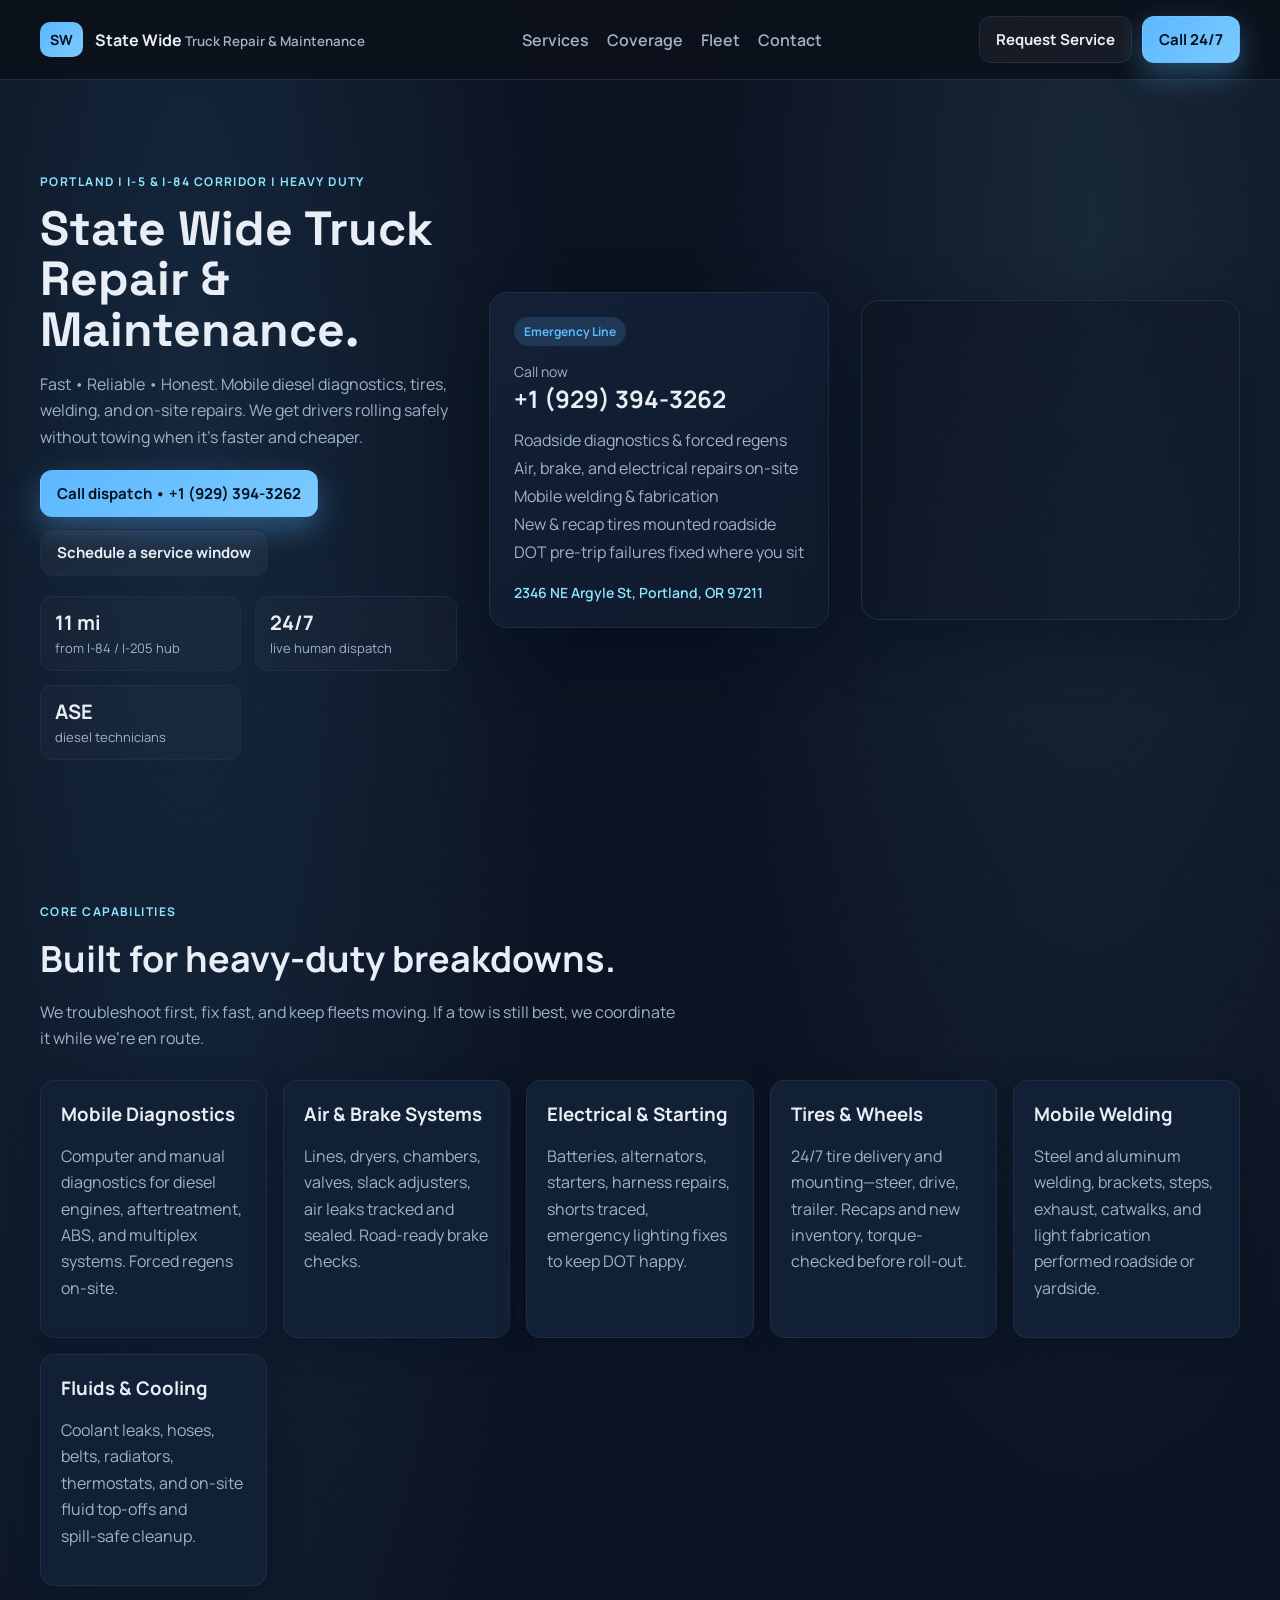
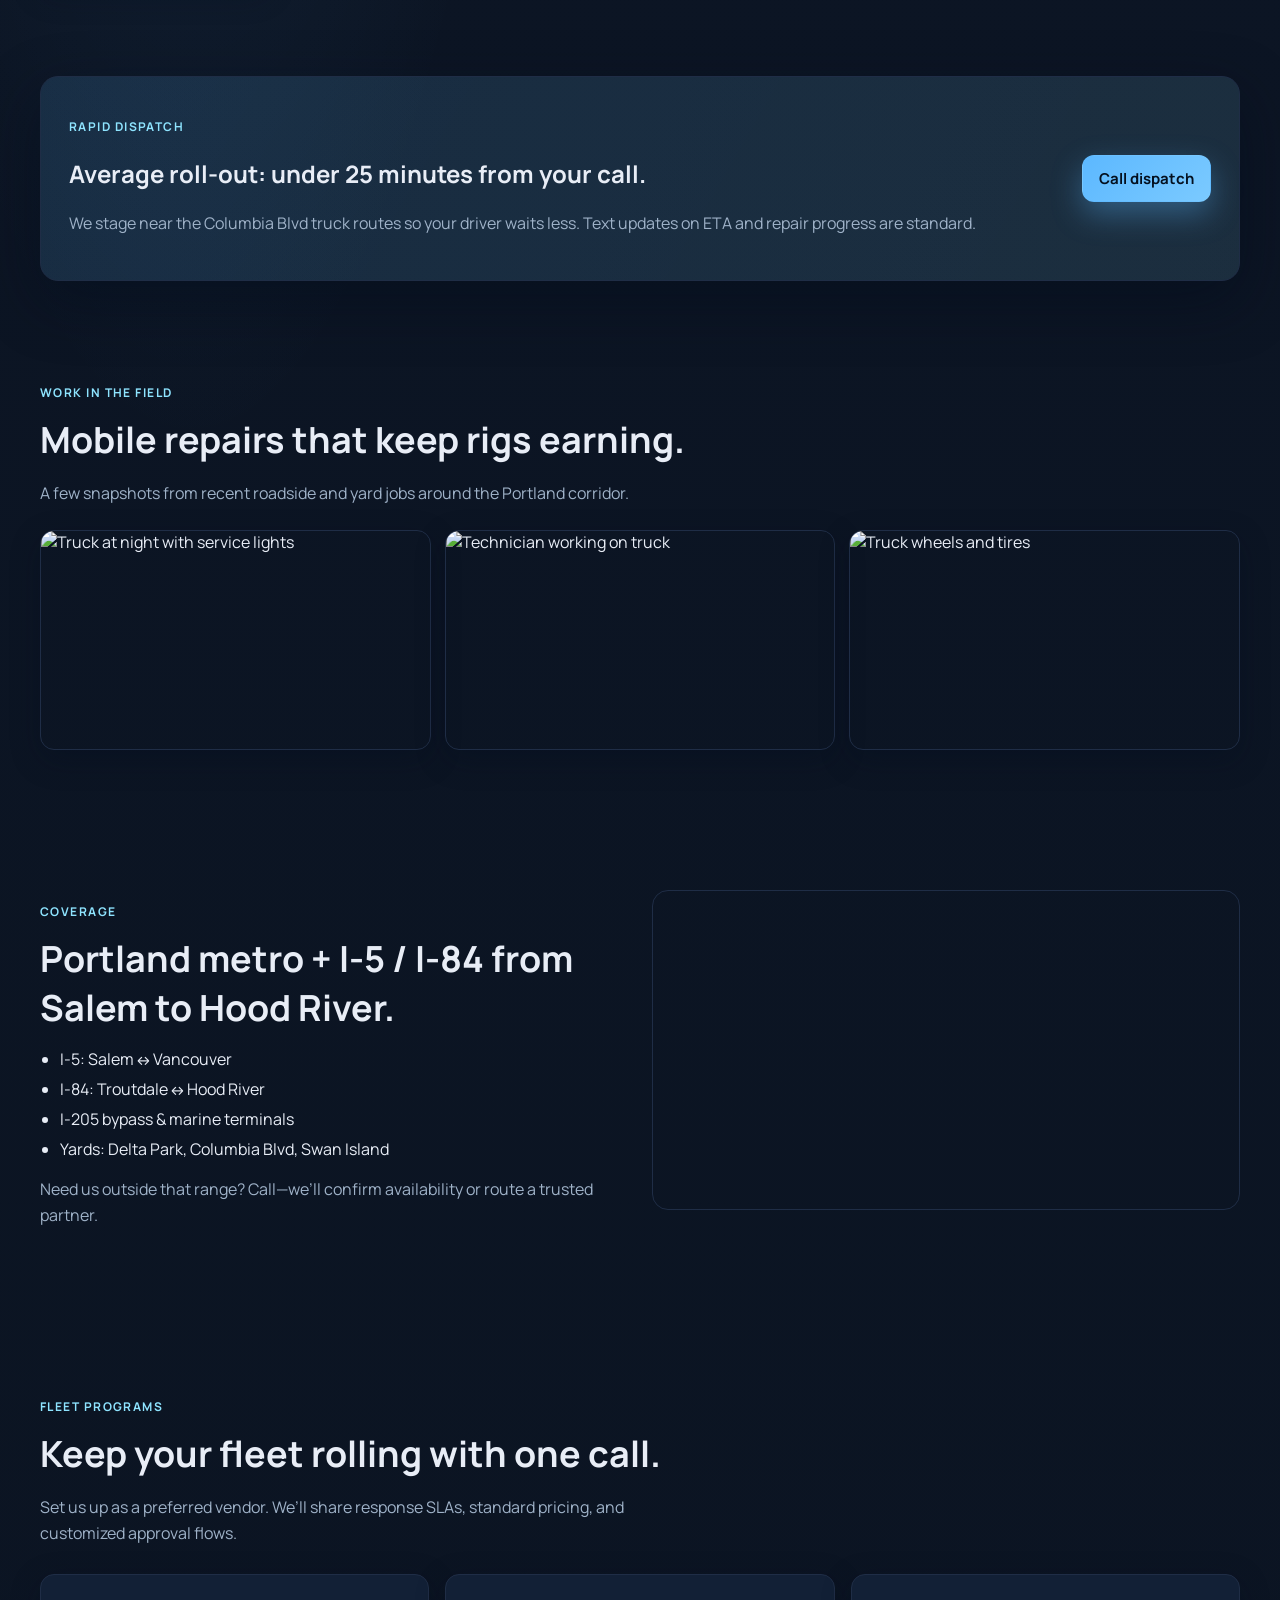
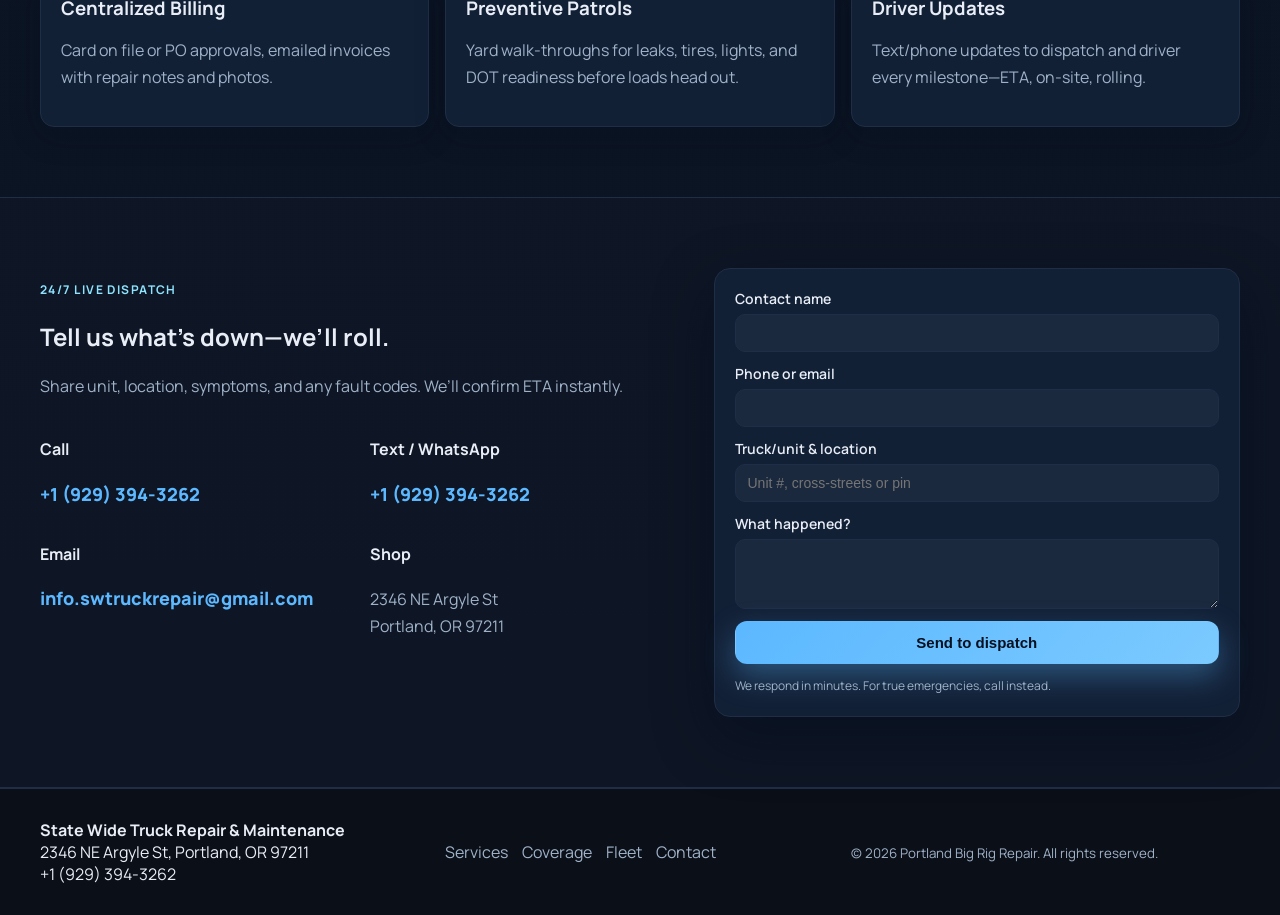
==== Portland/index.html @ 16091bc4 "Add files via upload" ====
<!doctype html>
<html lang="en">
<head>
  <meta charset="UTF-8">
  <meta name="viewport" content="width=device-width, initial-scale=1.0">
  <title>State Wide Truck Repair & Maintenance | Portland, OR</title>
  <meta name="description" content="State Wide Truck Repair & Maintenance — mobile diesel diagnostics, tires, welding, and roadside repairs in Portland, OR. Fast, reliable, honest.">
  <link rel="preconnect" href="https://fonts.googleapis.com">
  <link rel="preconnect" href="https://fonts.gstatic.com" crossorigin>
  <link href="https://fonts.googleapis.com/css2?family=Space+Grotesk:wght@400;500;600;700&family=Manrope:wght@400;500;600&display=swap" rel="stylesheet">
  <link rel="stylesheet" href="styles.css">
</head>
<body>
  <header class="topbar">
    <div class="logo">
      <span class="logo-mark">SW</span>
      <div class="logo-text">
        <strong>State Wide</strong>
        <small>Truck Repair & Maintenance</small>
      </div>
    </div>
    <nav class="nav">
      <a href="#services">Services</a>
      <a href="#coverage">Coverage</a>
      <a href="#fleet">Fleet</a>
      <a href="#contact">Contact</a>
    </nav>
    <div class="cta">
      <a class="btn ghost" href="#contact">Request Service</a>
      <a class="btn solid" href="tel:+19293943262">Call 24/7</a>
    </div>
  </header>

  <main>
    <section class="hero">
      <div class="hero-content">
        <p class="eyebrow">Portland | I‑5 &amp; I‑84 Corridor | Heavy Duty</p>
        <h1>State Wide Truck Repair &amp; Maintenance.</h1>
        <p class="lede">Fast • Reliable • Honest. Mobile diesel diagnostics, tires, welding, and on‑site repairs. We get drivers rolling safely without towing when it’s faster and cheaper.</p>
        <div class="actions">
          <a class="btn solid" href="tel:+19293943262">Call dispatch • +1 (929) 394‑3262</a>
          <a class="btn ghost" href="#contact">Schedule a service window</a>
        </div>
        <div class="trust">
          <div><strong>11 mi</strong><span>from I‑84 / I‑205 hub</span></div>
          <div><strong>24/7</strong><span>live human dispatch</span></div>
          <div><strong>ASE</strong><span>diesel technicians</span></div>
        </div>
      </div>
      <div class="hero-card">
        <div class="badge">Emergency Line</div>
        <div class="dial">
          <span>Call now</span>
          <a href="tel:+19293943262">+1 (929) 394‑3262</a>
        </div>
        <ul class="checklist">
          <li>Roadside diagnostics &amp; forced regens</li>
          <li>Air, brake, and electrical repairs on‑site</li>
          <li>Mobile welding &amp; fabrication</li>
          <li>New &amp; recap tires mounted roadside</li>
          <li>DOT pre‑trip failures fixed where you sit</li>
        </ul>
        <a class="small-link" href="https://maps.google.com/?q=2346+NE+Argyle+St,+Portland,+OR+97211" target="_blank" rel="noopener">2346 NE Argyle St, Portland, OR 97211</a>
      </div>
      <div class="hero-photo" role="img" aria-label="Heavy-duty truck in shop"></div>
    </section>

    <section id="services" class="panel">
      <div class="panel-header">
        <p class="eyebrow">Core Capabilities</p>
        <h2>Built for heavy‑duty breakdowns.</h2>
        <p class="lede">We troubleshoot first, fix fast, and keep fleets moving. If a tow is still best, we coordinate it while we’re en route.</p>
      </div>
      <div class="grid cards">
        <article class="card">
          <h3>Mobile Diagnostics</h3>
          <p>Computer and manual diagnostics for diesel engines, aftertreatment, ABS, and multiplex systems. Forced regens on‑site.</p>
        </article>
        <article class="card">
          <h3>Air & Brake Systems</h3>
          <p>Lines, dryers, chambers, valves, slack adjusters, air leaks tracked and sealed. Road‑ready brake checks.</p>
        </article>
        <article class="card">
          <h3>Electrical & Starting</h3>
          <p>Batteries, alternators, starters, harness repairs, shorts traced, emergency lighting fixes to keep DOT happy.</p>
        </article>
        <article class="card">
          <h3>Tires & Wheels</h3>
          <p>24/7 tire delivery and mounting—steer, drive, trailer. Recaps and new inventory, torque-checked before roll‑out.</p>
        </article>
        <article class="card">
          <h3>Mobile Welding</h3>
          <p>Steel and aluminum welding, brackets, steps, exhaust, catwalks, and light fabrication performed roadside or yardside.</p>
        </article>
        <article class="card">
          <h3>Fluids & Cooling</h3>
          <p>Coolant leaks, hoses, belts, radiators, thermostats, and on‑site fluid top‑offs and spill‑safe cleanup.</p>
        </article>
      </div>
    </section>

    <section class="banner">
      <div class="banner-text">
        <p class="eyebrow">Rapid Dispatch</p>
        <h2>Average roll‑out: under 25 minutes from your call.</h2>
        <p>We stage near the Columbia Blvd truck routes so your driver waits less. Text updates on ETA and repair progress are standard.</p>
      </div>
      <a class="btn solid" href="tel:+19293943262">Call dispatch</a>
    </section>

    <section class="panel gallery">
      <div class="panel-header">
        <p class="eyebrow">Work in the field</p>
        <h2>Mobile repairs that keep rigs earning.</h2>
        <p class="lede">A few snapshots from recent roadside and yard jobs around the Portland corridor.</p>
      </div>
      <div class="gallery-grid">
        <img src="https://images.unsplash.com/photo-1502877828070-33b167ad6860?auto=format&fit=crop&w=900&q=80" alt="Truck at night with service lights">
        <img src="https://images.unsplash.com/photo-1469474968028-56623f02e42e?auto=format&fit=crop&w=900&q=80" alt="Technician working on truck">
        <img src="https://images.unsplash.com/photo-1522778119026-d647f0596c20?auto=format&fit=crop&w=900&q=80" alt="Truck wheels and tires">
      </div>
    </section>

    <section id="coverage" class="panel split">
      <div>
        <p class="eyebrow">Coverage</p>
        <h2>Portland metro + I‑5 / I‑84 from Salem to Hood River.</h2>
        <ul class="list">
          <li>I‑5: Salem ↔ Vancouver</li>
          <li>I‑84: Troutdale ↔ Hood River</li>
          <li>I‑205 bypass &amp; marine terminals</li>
          <li>Yards: Delta Park, Columbia Blvd, Swan Island</li>
        </ul>
        <p class="lede">Need us outside that range? Call—we’ll confirm availability or route a trusted partner.</p>
      </div>
      <div class="map">
        <iframe title="Shop location" src="https://www.google.com/maps/embed?pb=!1m18!1m12!1m3!1d2794.757182685421!2d-122.6425!3d45.5845!2m3!1f0!2f0!3f0!3m2!1i1024!2i768!4f13.1!3m3!1m2!1s0x5495a0e6b5a31729%3A0x8b9f5c7eaf8e2b5a!2s2346%20NE%20Argyle%20St%2C%20Portland%2C%20OR%2097211!5e0!3m2!1sen!2sus!4v1700000000000" allowfullscreen="" loading="lazy" referrerpolicy="no-referrer-when-downgrade"></iframe>
      </div>
    </section>

    <section id="fleet" class="panel">
      <div class="panel-header">
        <p class="eyebrow">Fleet Programs</p>
        <h2>Keep your fleet rolling with one call.</h2>
        <p class="lede">Set us up as a preferred vendor. We’ll share response SLAs, standard pricing, and customized approval flows.</p>
      </div>
      <div class="grid cards">
        <article class="card">
          <h3>Centralized Billing</h3>
          <p>Card on file or PO approvals, emailed invoices with repair notes and photos.</p>
        </article>
        <article class="card">
          <h3>Preventive Patrols</h3>
          <p>Yard walk-throughs for leaks, tires, lights, and DOT readiness before loads head out.</p>
        </article>
        <article class="card">
          <h3>Driver Updates</h3>
          <p>Text/phone updates to dispatch and driver every milestone—ETA, on-site, rolling.</p>
        </article>
      </div>
    </section>

    <section class="cta-wide" id="contact">
      <div>
        <p class="eyebrow">24/7 Live Dispatch</p>
        <h2>Tell us what’s down—we’ll roll.</h2>
        <p class="lede">Share unit, location, symptoms, and any fault codes. We’ll confirm ETA instantly.</p>
        <div class="contact-grid">
          <div>
            <h4>Call</h4>
            <a class="big-link" href="tel:+19293943262">+1 (929) 394‑3262</a>
          </div>
          <div>
            <h4>Text / WhatsApp</h4>
            <a class="big-link" href="sms:+19293943262">+1 (929) 394‑3262</a>
          </div>
          <div>
            <h4>Email</h4>
            <a class="big-link" href="mailto:info.swtruckrepair@gmail.com">info.swtruckrepair@gmail.com</a>
          </div>
          <div>
            <h4>Shop</h4>
            <p class="address">2346 NE Argyle St<br>Portland, OR 97211</p>
          </div>
        </div>
      </div>
      <form class="contact-form" action="https://formspree.io/f/mldegkpo" method="POST">
        <label>
          Contact name
          <input name="name" type="text" required>
        </label>
        <label>
          Phone or email
          <input name="contact" type="text" required>
        </label>
        <label>
          Truck/unit & location
          <input name="unit" type="text" placeholder="Unit #, cross-streets or pin" required>
        </label>
        <label>
          What happened?
          <textarea name="issue" rows="3" required></textarea>
        </label>
        <button class="btn solid" type="submit">Send to dispatch</button>
        <p class="form-note">We respond in minutes. For true emergencies, call instead.</p>
      </form>
    </section>
  </main>

  <footer class="footer">
    <div>
      <strong>State Wide Truck Repair &amp; Maintenance</strong><br>
      2346 NE Argyle St, Portland, OR 97211<br>
      <a href="tel:+19293943262">+1 (929) 394‑3262</a>
    </div>
    <div class="footer-links">
      <a href="#services">Services</a>
      <a href="#coverage">Coverage</a>
      <a href="#fleet">Fleet</a>
      <a href="#contact">Contact</a>
    </div>
    <div class="footer-copy">
      <small>© 2026 Portland Big Rig Repair. All rights reserved.</small>
    </div>
  </footer>

  <script src="script.js" defer></script>
</body>
</html>
---- Portland/styles.css ----
:root {
  --bg: #0b1220;
  --panel: #0f1a2c;
  --card: #122036;
  --accent: #5cb8ff;      /* main call-to-action blue */
  --accent-2: #8ee4ff;    /* highlight/eyebrow cyan */
  --text: #e8edf6;
  --muted: #9fb2c8;
  --border: #1f2d46;
  --shadow: 0 20px 60px rgba(3, 11, 26, 0.45);
  --radius: 14px;
}

* { box-sizing: border-box; }
body {
  margin: 0;
  font-family: "Manrope", "Space Grotesk", system-ui, -apple-system, sans-serif;
  background: radial-gradient(60% 80% at 15% 10%, rgba(94,184,255,0.12), transparent 50%),
              radial-gradient(70% 70% at 85% 5%, rgba(142,228,255,0.10), transparent 45%),
              linear-gradient(180deg, #0b1220 0%, #0c1524 35%, #0b1422 100%);
  color: var(--text);
  min-height: 100vh;
}

a { color: inherit; text-decoration: none; }
p { color: var(--muted); line-height: 1.65; }

.topbar {
  position: sticky;
  top: 0;
  z-index: 10;
  display: flex;
  align-items: center;
  justify-content: space-between;
  padding: 16px 40px;
  background: rgba(12,17,26,0.9);
  backdrop-filter: blur(12px);
  border-bottom: 1px solid var(--border);
}
.logo { display: flex; align-items: center; gap: 12px; }
.logo-mark {
  background: linear-gradient(135deg, var(--accent), #7bcaff);
  color: #04101f;
  padding: 8px 10px;
  border-radius: 10px;
  font-weight: 700;
  font-size: 14px;
}
.logo-text small { color: var(--muted); font-weight: 600; }

.nav { display: flex; gap: 18px; }
.nav a { color: var(--muted); font-weight: 600; }
.nav a:hover { color: var(--text); }

.cta { display: flex; gap: 10px; }
.btn {
  display: inline-flex;
  align-items: center;
  justify-content: center;
  gap: 8px;
  padding: 12px 16px;
  border-radius: 12px;
  font-weight: 700;
  font-size: 15px;
  border: 1px solid transparent;
  transition: transform 0.15s ease, box-shadow 0.15s ease, background 0.15s ease;
}
.btn.solid {
  background: linear-gradient(135deg, var(--accent), #7bcaff);
  color: #04101f;
  box-shadow: 0 12px 30px rgba(92,184,255,0.35);
}
.btn.ghost {
  border: 1px solid var(--border);
  color: var(--text);
  background: rgba(255,255,255,0.04);
}
.btn:hover { transform: translateY(-1px); }

.hero {
  display: grid;
  grid-template-columns: 1.1fr 0.9fr 1fr;
  gap: 32px;
  padding: 80px 40px 60px;
  align-items: center;
}
.hero-content h1 {
  font-family: "Space Grotesk", "Manrope", sans-serif;
  font-size: clamp(32px, 4vw, 48px);
  line-height: 1.05;
  margin: 12px 0;
}
.eyebrow {
  letter-spacing: 0.12em;
  text-transform: uppercase;
  font-size: 12px;
  color: var(--accent-2);
  font-weight: 700;
}
.lede { max-width: 640px; }
.actions { display: flex; gap: 12px; flex-wrap: wrap; margin: 20px 0 12px; }
.trust {
  display: grid;
  grid-template-columns: repeat(auto-fit, minmax(160px, 1fr));
  gap: 14px;
  margin-top: 20px;
}
.trust div {
  padding: 12px 14px;
  border: 1px solid var(--border);
  border-radius: 12px;
  background: rgba(255,255,255,0.02);
}
.trust strong { display: block; font-size: 20px; }
.trust span { color: var(--muted); font-size: 13px; }

.hero-card {
  background: linear-gradient(145deg, rgba(18,32,54,0.95), rgba(15,26,44,0.95));
  border: 1px solid var(--border);
  border-radius: 18px;
  padding: 24px;
  box-shadow: var(--shadow);
}
.hero-photo {
  position: relative;
  border-radius: 18px;
  overflow: hidden;
  border: 1px solid var(--border);
  box-shadow: var(--shadow);
  min-height: 320px;
  background-image:
    linear-gradient(135deg, rgba(12,18,32,0.6), rgba(12,18,32,0.15)),
    url("https://images.unsplash.com/photo-1477959858617-67f85cf4f1df?auto=format&fit=crop&w=1400&q=80");
  background-size: cover;
  background-position: center;
}
.badge {
  display: inline-block;
  padding: 6px 10px;
  border-radius: 999px;
  background: rgba(92,184,255,0.16);
  color: var(--accent);
  font-weight: 700;
  font-size: 12px;
}
.dial { margin: 14px 0 10px; }
.dial span { color: var(--muted); font-size: 14px; }
.dial a { display: block; font-size: 24px; font-weight: 700; color: var(--text); }
.checklist { list-style: none; padding: 0; margin: 14px 0 18px; color: var(--muted); }
.checklist li { margin: 6px 0; }
.small-link { color: var(--accent-2); font-weight: 600; font-size: 14px; }

.panel { padding: 70px 40px; }
.panel-header { max-width: 760px; }
.panel h2 { margin: 10px 0 8px; font-size: clamp(26px, 3vw, 36px); }
.grid.cards {
  display: grid;
  grid-template-columns: repeat(auto-fit, minmax(220px, 1fr));
  gap: 16px;
  margin-top: 28px;
}
.card {
  background: var(--card);
  border: 1px solid var(--border);
  border-radius: var(--radius);
  padding: 20px;
  box-shadow: 0 8px 30px rgba(2, 12, 30, 0.3);
}
.card h3 { margin: 0 0 10px; }

.banner {
  margin: 20px 40px;
  padding: 28px;
  border-radius: 18px;
  border: 1px solid var(--border);
  background: linear-gradient(120deg, rgba(92,184,255,0.14), rgba(142,228,255,0.12));
  display: flex;
  align-items: center;
  justify-content: space-between;
  gap: 20px;
  box-shadow: var(--shadow);
}

.gallery-grid {
  display: grid;
  grid-template-columns: repeat(auto-fit, minmax(260px, 1fr));
  gap: 14px;
  margin-top: 24px;
}
.gallery-grid img {
  width: 100%;
  height: 220px;
  object-fit: cover;
  border-radius: 14px;
  border: 1px solid var(--border);
  box-shadow: 0 10px 30px rgba(2, 12, 30, 0.3);
}

.split {
  display: grid;
  grid-template-columns: repeat(auto-fit, minmax(280px, 1fr));
  gap: 24px;
  align-items: start;
}
.list {
  padding-left: 20px;
  color: var(--text);
}
.list li { margin: 8px 0; color: var(--text); }
.map iframe {
  width: 100%;
  height: 320px;
  border: 1px solid var(--border);
  border-radius: 16px;
}

.cta-wide {
  padding: 70px 40px;
  display: grid;
  grid-template-columns: 1.1fr 0.9fr;
  gap: 30px;
  align-items: start;
  border-top: 1px solid var(--border);
  border-bottom: 1px solid var(--border);
  background: rgba(17,24,39,0.6);
}
.contact-grid {
  display: grid;
  grid-template-columns: repeat(auto-fit, minmax(220px, 1fr));
  gap: 16px;
  margin-top: 18px;
}
.big-link {
  color: var(--accent);
  font-weight: 800;
  font-size: 18px;
  display: inline-block;
  overflow-wrap: anywhere;
  word-break: break-word;
}
.address { color: var(--muted); }

.contact-form {
  background: var(--card);
  border: 1px solid var(--border);
  border-radius: 16px;
  padding: 20px;
  display: grid;
  gap: 12px;
  box-shadow: var(--shadow);
}
.contact-form label {
  display: grid;
  gap: 6px;
  font-weight: 600;
  color: var(--text);
  font-size: 14px;
}
.contact-form input,
.contact-form textarea {
  width: 100%;
  padding: 10px 12px;
  border-radius: 10px;
  border: 1px solid var(--border);
  background: rgba(255,255,255,0.04);
  color: var(--text);
  font-size: 14px;
}
.form-note { font-size: 12px; color: var(--muted); margin: 0; }

.footer {
  padding: 30px 40px;
  display: grid;
  grid-template-columns: repeat(auto-fit, minmax(220px, 1fr));
  gap: 16px;
  align-items: center;
  border-top: 1px solid var(--border);
  background: #0b0f18;
}
.footer-links { display: flex; gap: 14px; flex-wrap: wrap; color: var(--muted); }
.footer-copy { color: var(--muted); }

@media (max-width: 900px) {
  .topbar { padding: 14px 18px; gap: 12px; }
  .nav { display: none; }
  .hero { grid-template-columns: 1fr; padding: 60px 18px 40px; }
  .panel { padding: 60px 18px; }
  .banner { margin: 20px 18px; flex-direction: column; align-items: flex-start; }
  .cta-wide { grid-template-columns: 1fr; padding: 60px 18px; }
}
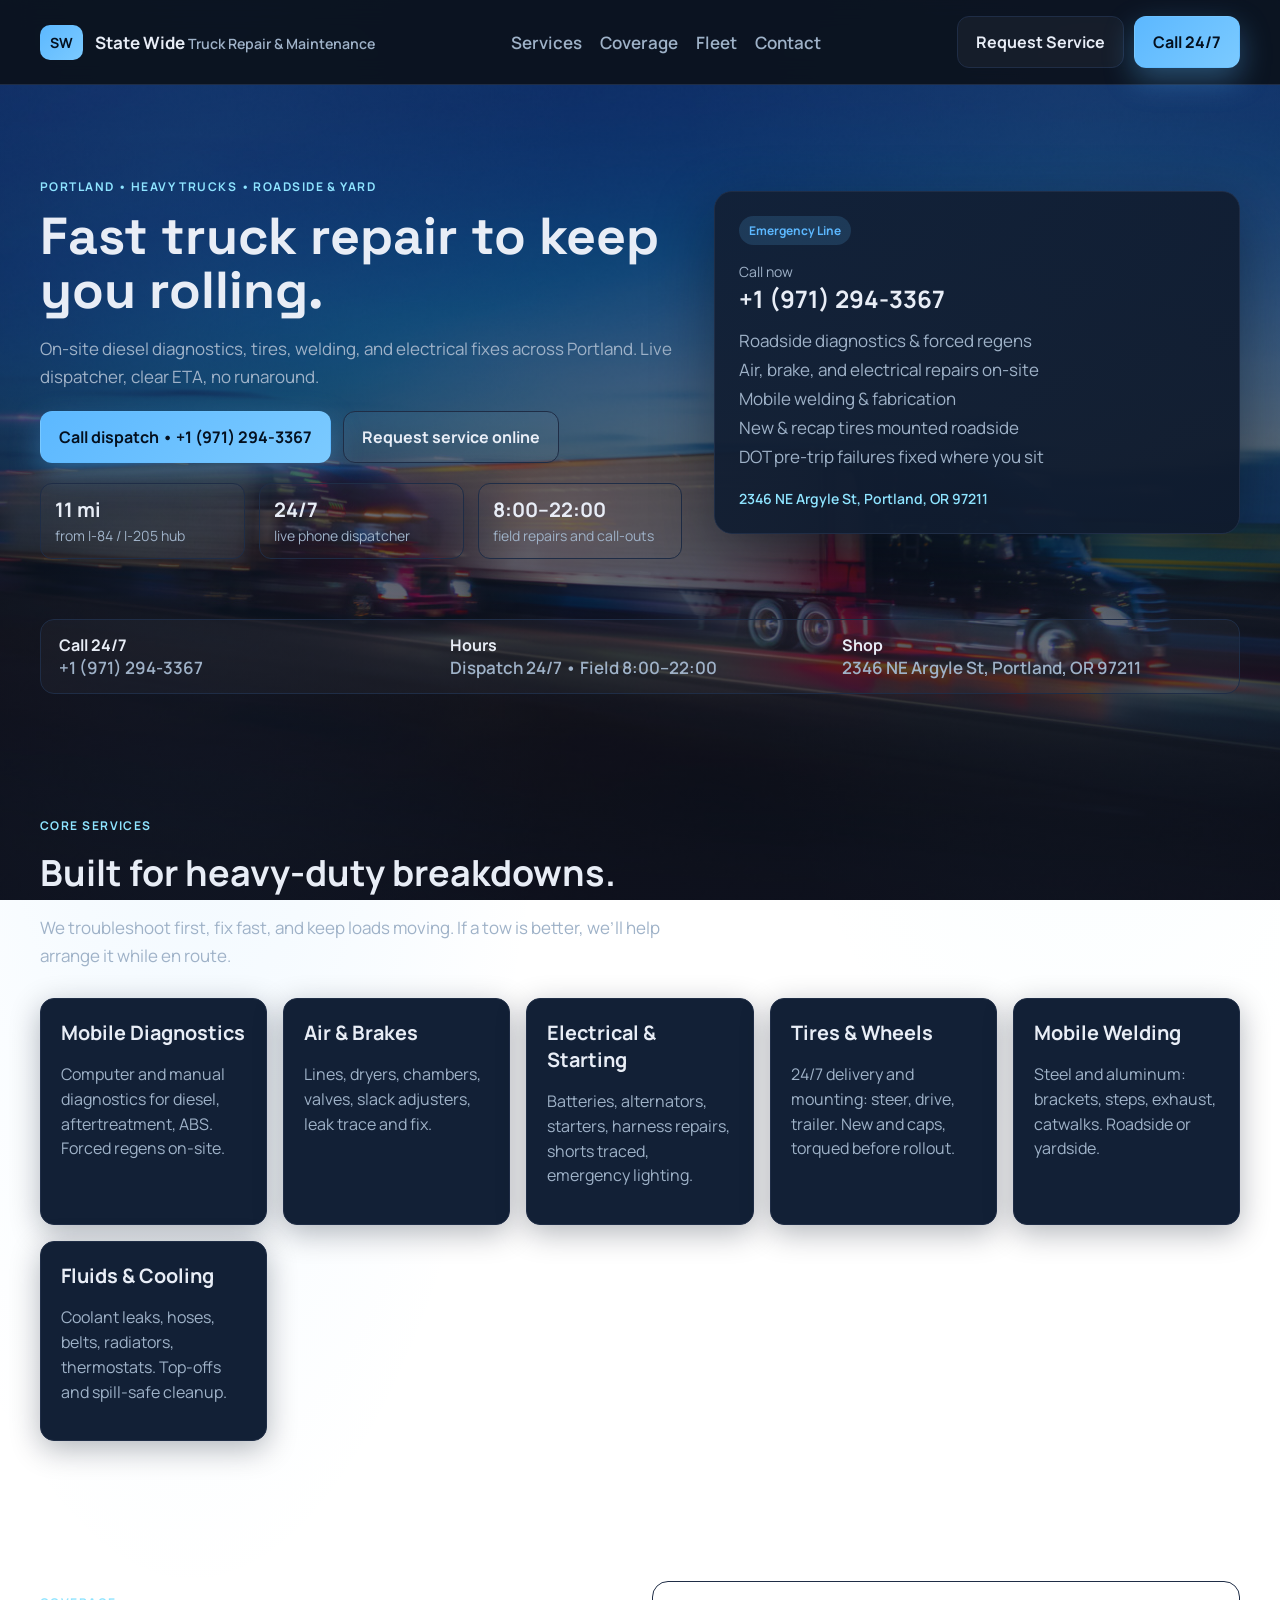
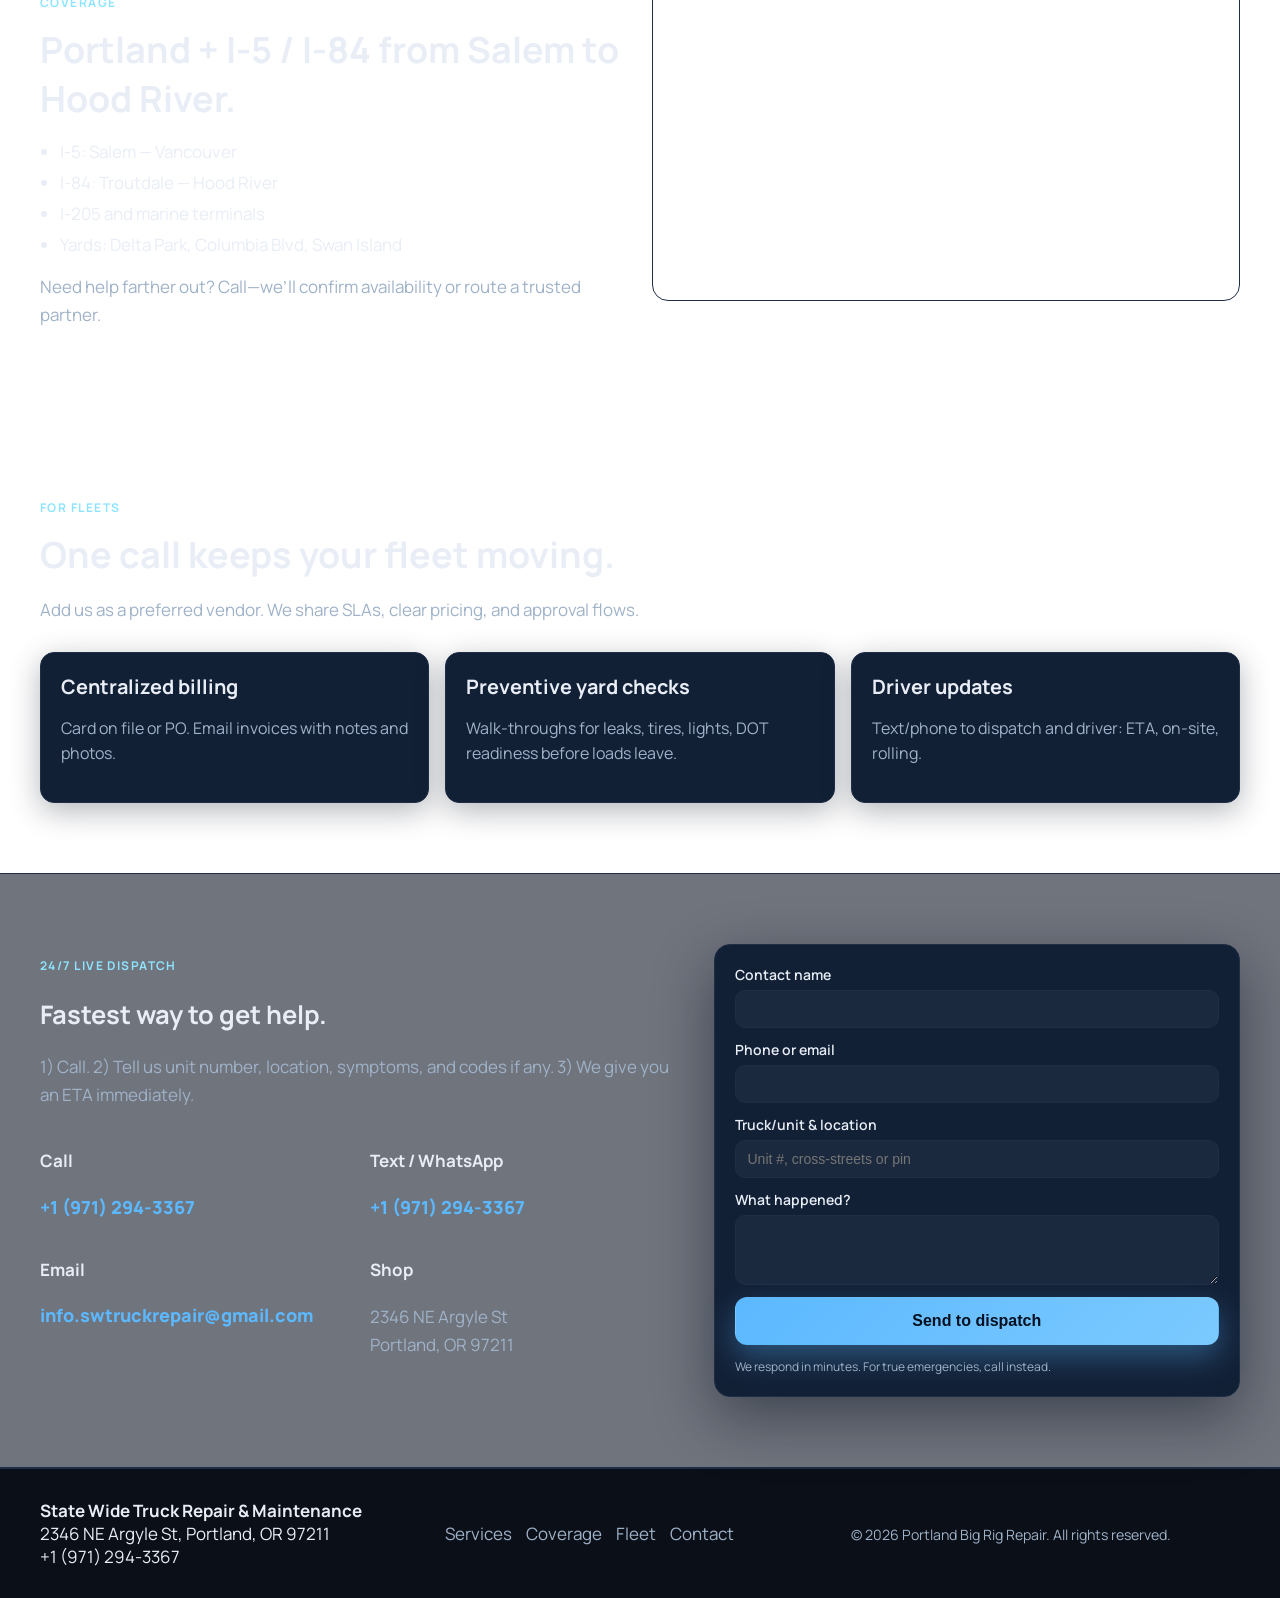
==== commit b0898c10: "Add files via upload" ====
--- a/Portland/index.html
+++ b/Portland/index.html
@@ -27,31 +27,31 @@
     </nav>
     <div class="cta">
       <a class="btn ghost" href="#contact">Request Service</a>
-      <a class="btn solid" href="tel:+19293943262">Call 24/7</a>
+      <a class="btn solid" href="tel:+19712943367">Call 24/7</a>
     </div>
   </header>
 
   <main>
     <section class="hero">
       <div class="hero-content">
-        <p class="eyebrow">Portland | I‑5 &amp; I‑84 Corridor | Heavy Duty</p>
-        <h1>State Wide Truck Repair &amp; Maintenance.</h1>
-        <p class="lede">Fast • Reliable • Honest. Mobile diesel diagnostics, tires, welding, and on‑site repairs. We get drivers rolling safely without towing when it’s faster and cheaper.</p>
+        <p class="eyebrow">Portland • Heavy trucks • Roadside & yard</p>
+        <h1>Fast truck repair to keep you rolling.</h1>
+        <p class="lede">On‑site diesel diagnostics, tires, welding, and electrical fixes across Portland. Live dispatcher, clear ETA, no runaround.</p>
         <div class="actions">
-          <a class="btn solid" href="tel:+19293943262">Call dispatch • +1 (929) 394‑3262</a>
-          <a class="btn ghost" href="#contact">Schedule a service window</a>
+          <a class="btn solid" href="tel:+19712943367">Call dispatch • +1 (971) 294‑3367</a>
+          <a class="btn ghost" href="#contact">Request service online</a>
         </div>
         <div class="trust">
           <div><strong>11 mi</strong><span>from I‑84 / I‑205 hub</span></div>
-          <div><strong>24/7</strong><span>live human dispatch</span></div>
-          <div><strong>ASE</strong><span>diesel technicians</span></div>
+          <div><strong>24/7</strong><span>live phone dispatcher</span></div>
+          <div><strong>8:00–22:00</strong><span>field repairs and call‑outs</span></div>
         </div>
       </div>
       <div class="hero-card">
         <div class="badge">Emergency Line</div>
         <div class="dial">
           <span>Call now</span>
-          <a href="tel:+19293943262">+1 (929) 394‑3262</a>
+          <a href="tel:+19712943367">+1 (971) 294‑3367</a>
         </div>
         <ul class="checklist">
           <li>Roadside diagnostics &amp; forced regens</li>
@@ -62,76 +62,68 @@
         </ul>
         <a class="small-link" href="https://maps.google.com/?q=2346+NE+Argyle+St,+Portland,+OR+97211" target="_blank" rel="noopener">2346 NE Argyle St, Portland, OR 97211</a>
       </div>
-      <div class="hero-photo" role="img" aria-label="Heavy-duty truck in shop"></div>
+    </section>
+
+    <section class="info-bar">
+      <div>
+        <strong>Call 24/7</strong>
+        <a href="tel:+19712943367">+1 (971) 294‑3367</a>
+      </div>
+      <div>
+        <strong>Hours</strong>
+        <span>Dispatch 24/7 • Field 8:00–22:00</span>
+      </div>
+      <div>
+        <strong>Shop</strong>
+        <span>2346 NE Argyle St, Portland, OR 97211</span>
+      </div>
     </section>
 
     <section id="services" class="panel">
       <div class="panel-header">
-        <p class="eyebrow">Core Capabilities</p>
+        <p class="eyebrow">Core Services</p>
         <h2>Built for heavy‑duty breakdowns.</h2>
-        <p class="lede">We troubleshoot first, fix fast, and keep fleets moving. If a tow is still best, we coordinate it while we’re en route.</p>
+        <p class="lede">We troubleshoot first, fix fast, and keep loads moving. If a tow is better, we’ll help arrange it while en route.</p>
       </div>
       <div class="grid cards">
         <article class="card">
           <h3>Mobile Diagnostics</h3>
-          <p>Computer and manual diagnostics for diesel engines, aftertreatment, ABS, and multiplex systems. Forced regens on‑site.</p>
-        </article>
-        <article class="card">
-          <h3>Air & Brake Systems</h3>
-          <p>Lines, dryers, chambers, valves, slack adjusters, air leaks tracked and sealed. Road‑ready brake checks.</p>
+          <p>Computer and manual diagnostics for diesel, aftertreatment, ABS. Forced regens on‑site.</p>
+        </article>
+        <article class="card">
+          <h3>Air & Brakes</h3>
+          <p>Lines, dryers, chambers, valves, slack adjusters, leak trace and fix.</p>
         </article>
         <article class="card">
           <h3>Electrical & Starting</h3>
-          <p>Batteries, alternators, starters, harness repairs, shorts traced, emergency lighting fixes to keep DOT happy.</p>
+          <p>Batteries, alternators, starters, harness repairs, shorts traced, emergency lighting.</p>
         </article>
         <article class="card">
           <h3>Tires & Wheels</h3>
-          <p>24/7 tire delivery and mounting—steer, drive, trailer. Recaps and new inventory, torque-checked before roll‑out.</p>
+          <p>24/7 delivery and mounting: steer, drive, trailer. New and caps, torqued before rollout.</p>
         </article>
         <article class="card">
           <h3>Mobile Welding</h3>
-          <p>Steel and aluminum welding, brackets, steps, exhaust, catwalks, and light fabrication performed roadside or yardside.</p>
+          <p>Steel and aluminum: brackets, steps, exhaust, catwalks. Roadside or yardside.</p>
         </article>
         <article class="card">
           <h3>Fluids & Cooling</h3>
-          <p>Coolant leaks, hoses, belts, radiators, thermostats, and on‑site fluid top‑offs and spill‑safe cleanup.</p>
-        </article>
-      </div>
-    </section>
-
-    <section class="banner">
-      <div class="banner-text">
-        <p class="eyebrow">Rapid Dispatch</p>
-        <h2>Average roll‑out: under 25 minutes from your call.</h2>
-        <p>We stage near the Columbia Blvd truck routes so your driver waits less. Text updates on ETA and repair progress are standard.</p>
-      </div>
-      <a class="btn solid" href="tel:+19293943262">Call dispatch</a>
-    </section>
-
-    <section class="panel gallery">
-      <div class="panel-header">
-        <p class="eyebrow">Work in the field</p>
-        <h2>Mobile repairs that keep rigs earning.</h2>
-        <p class="lede">A few snapshots from recent roadside and yard jobs around the Portland corridor.</p>
-      </div>
-      <div class="gallery-grid">
-        <img src="https://images.unsplash.com/photo-1502877828070-33b167ad6860?auto=format&fit=crop&w=900&q=80" alt="Truck at night with service lights">
-        <img src="https://images.unsplash.com/photo-1469474968028-56623f02e42e?auto=format&fit=crop&w=900&q=80" alt="Technician working on truck">
-        <img src="https://images.unsplash.com/photo-1522778119026-d647f0596c20?auto=format&fit=crop&w=900&q=80" alt="Truck wheels and tires">
+          <p>Coolant leaks, hoses, belts, radiators, thermostats. Top‑offs and spill‑safe cleanup.</p>
+        </article>
       </div>
     </section>
 
     <section id="coverage" class="panel split">
       <div>
         <p class="eyebrow">Coverage</p>
-        <h2>Portland metro + I‑5 / I‑84 from Salem to Hood River.</h2>
+        <h2>Portland + I‑5 / I‑84 from Salem to Hood River.</h2>
         <ul class="list">
-          <li>I‑5: Salem ↔ Vancouver</li>
-          <li>I‑84: Troutdale ↔ Hood River</li>
-          <li>I‑205 bypass &amp; marine terminals</li>
+          <li>I‑5: Salem — Vancouver</li>
+          <li>I‑84: Troutdale — Hood River</li>
+          <li>I‑205 and marine terminals</li>
           <li>Yards: Delta Park, Columbia Blvd, Swan Island</li>
         </ul>
-        <p class="lede">Need us outside that range? Call—we’ll confirm availability or route a trusted partner.</p>
+        <p class="lede">Need help farther out? Call—we’ll confirm availability or route a trusted partner.</p>
       </div>
       <div class="map">
         <iframe title="Shop location" src="https://www.google.com/maps/embed?pb=!1m18!1m12!1m3!1d2794.757182685421!2d-122.6425!3d45.5845!2m3!1f0!2f0!3f0!3m2!1i1024!2i768!4f13.1!3m3!1m2!1s0x5495a0e6b5a31729%3A0x8b9f5c7eaf8e2b5a!2s2346%20NE%20Argyle%20St%2C%20Portland%2C%20OR%2097211!5e0!3m2!1sen!2sus!4v1700000000000" allowfullscreen="" loading="lazy" referrerpolicy="no-referrer-when-downgrade"></iframe>
@@ -140,22 +132,22 @@
 
     <section id="fleet" class="panel">
       <div class="panel-header">
-        <p class="eyebrow">Fleet Programs</p>
-        <h2>Keep your fleet rolling with one call.</h2>
-        <p class="lede">Set us up as a preferred vendor. We’ll share response SLAs, standard pricing, and customized approval flows.</p>
+        <p class="eyebrow">For fleets</p>
+        <h2>One call keeps your fleet moving.</h2>
+        <p class="lede">Add us as a preferred vendor. We share SLAs, clear pricing, and approval flows.</p>
       </div>
       <div class="grid cards">
         <article class="card">
-          <h3>Centralized Billing</h3>
-          <p>Card on file or PO approvals, emailed invoices with repair notes and photos.</p>
-        </article>
-        <article class="card">
-          <h3>Preventive Patrols</h3>
-          <p>Yard walk-throughs for leaks, tires, lights, and DOT readiness before loads head out.</p>
-        </article>
-        <article class="card">
-          <h3>Driver Updates</h3>
-          <p>Text/phone updates to dispatch and driver every milestone—ETA, on-site, rolling.</p>
+          <h3>Centralized billing</h3>
+          <p>Card on file or PO. Email invoices with notes and photos.</p>
+        </article>
+        <article class="card">
+          <h3>Preventive yard checks</h3>
+          <p>Walk‑throughs for leaks, tires, lights, DOT readiness before loads leave.</p>
+        </article>
+        <article class="card">
+          <h3>Driver updates</h3>
+          <p>Text/phone to dispatch and driver: ETA, on‑site, rolling.</p>
         </article>
       </div>
     </section>
@@ -163,16 +155,16 @@
     <section class="cta-wide" id="contact">
       <div>
         <p class="eyebrow">24/7 Live Dispatch</p>
-        <h2>Tell us what’s down—we’ll roll.</h2>
-        <p class="lede">Share unit, location, symptoms, and any fault codes. We’ll confirm ETA instantly.</p>
+        <h2>Fastest way to get help.</h2>
+        <p class="lede">1) Call. 2) Tell us unit number, location, symptoms, and codes if any. 3) We give you an ETA immediately.</p>
         <div class="contact-grid">
           <div>
             <h4>Call</h4>
-            <a class="big-link" href="tel:+19293943262">+1 (929) 394‑3262</a>
+            <a class="big-link" href="tel:+19712943367">+1 (971) 294‑3367</a>
           </div>
           <div>
             <h4>Text / WhatsApp</h4>
-            <a class="big-link" href="sms:+19293943262">+1 (929) 394‑3262</a>
+            <a class="big-link" href="sms:+19712943367">+1 (971) 294‑3367</a>
           </div>
           <div>
             <h4>Email</h4>
@@ -207,11 +199,11 @@
     </section>
   </main>
 
-  <footer class="footer">
+    <footer class="footer">
     <div>
       <strong>State Wide Truck Repair &amp; Maintenance</strong><br>
       2346 NE Argyle St, Portland, OR 97211<br>
-      <a href="tel:+19293943262">+1 (929) 394‑3262</a>
+      <a href="tel:+19712943367">+1 (971) 294‑3367</a>
     </div>
     <div class="footer-links">
       <a href="#services">Services</a>
--- a/Portland/styles.css
+++ b/Portland/styles.css
@@ -15,9 +15,16 @@
 body {
   margin: 0;
   font-family: "Manrope", "Space Grotesk", system-ui, -apple-system, sans-serif;
-  background: radial-gradient(60% 80% at 15% 10%, rgba(94,184,255,0.12), transparent 50%),
-              radial-gradient(70% 70% at 85% 5%, rgba(142,228,255,0.10), transparent 45%),
-              linear-gradient(180deg, #0b1220 0%, #0c1524 35%, #0b1422 100%);
+  font-size: 17px;
+  background:
+    linear-gradient(180deg, rgba(11,18,32,0.42), rgba(11,18,32,0.7)),
+    radial-gradient(60% 80% at 15% 10%, rgba(94,184,255,0.12), transparent 50%),
+    radial-gradient(70% 70% at 85% 5%, rgba(142,228,255,0.10), transparent 45%),
+    url("assets/truck-bg.jpg");
+  background-size: cover, auto, auto, cover;
+  background-repeat: no-repeat;
+  background-position: center, 15% 10%, 85% 5%, center;
+  background-attachment: fixed, scroll, scroll, fixed;
   color: var(--text);
   min-height: 100vh;
 }
@@ -58,10 +65,10 @@
   align-items: center;
   justify-content: center;
   gap: 8px;
-  padding: 12px 16px;
+  padding: 14px 18px;
   border-radius: 12px;
   font-weight: 700;
-  font-size: 15px;
+  font-size: 16px;
   border: 1px solid transparent;
   transition: transform 0.15s ease, box-shadow 0.15s ease, background 0.15s ease;
 }
@@ -79,14 +86,14 @@
 
 .hero {
   display: grid;
-  grid-template-columns: 1.1fr 0.9fr 1fr;
+  grid-template-columns: 1.1fr 0.9fr;
   gap: 32px;
   padding: 80px 40px 60px;
   align-items: center;
 }
 .hero-content h1 {
   font-family: "Space Grotesk", "Manrope", sans-serif;
-  font-size: clamp(32px, 4vw, 48px);
+  font-size: clamp(34px, 4.6vw, 52px);
   line-height: 1.05;
   margin: 12px 0;
 }
@@ -112,7 +119,7 @@
   background: rgba(255,255,255,0.02);
 }
 .trust strong { display: block; font-size: 20px; }
-.trust span { color: var(--muted); font-size: 13px; }
+.trust span { color: var(--muted); font-size: 14px; }
 
 .hero-card {
   background: linear-gradient(145deg, rgba(18,32,54,0.95), rgba(15,26,44,0.95));
@@ -121,19 +128,7 @@
   padding: 24px;
   box-shadow: var(--shadow);
 }
-.hero-photo {
-  position: relative;
-  border-radius: 18px;
-  overflow: hidden;
-  border: 1px solid var(--border);
-  box-shadow: var(--shadow);
-  min-height: 320px;
-  background-image:
-    linear-gradient(135deg, rgba(12,18,32,0.6), rgba(12,18,32,0.15)),
-    url("https://images.unsplash.com/photo-1477959858617-67f85cf4f1df?auto=format&fit=crop&w=1400&q=80");
-  background-size: cover;
-  background-position: center;
-}
+
 .badge {
   display: inline-block;
   padding: 6px 10px;
@@ -167,6 +162,7 @@
   box-shadow: 0 8px 30px rgba(2, 12, 30, 0.3);
 }
 .card h3 { margin: 0 0 10px; }
+.card p { font-size: 16px; line-height: 1.55; }
 
 .banner {
   margin: 20px 40px;
@@ -280,6 +276,19 @@
 .footer-links { display: flex; gap: 14px; flex-wrap: wrap; color: var(--muted); }
 .footer-copy { color: var(--muted); }
 
+.info-bar {
+  margin: 0 40px 40px;
+  padding: 14px 18px;
+  border: 1px solid var(--border);
+  border-radius: 14px;
+  background: rgba(255,255,255,0.03);
+  display: grid;
+  grid-template-columns: repeat(auto-fit, minmax(220px, 1fr));
+  gap: 12px;
+}
+.info-bar strong { display: block; color: var(--text); font-size: 16px; }
+.info-bar span, .info-bar a { color: var(--muted); font-weight: 600; }
+
 @media (max-width: 900px) {
   .topbar { padding: 14px 18px; gap: 12px; }
   .nav { display: none; }
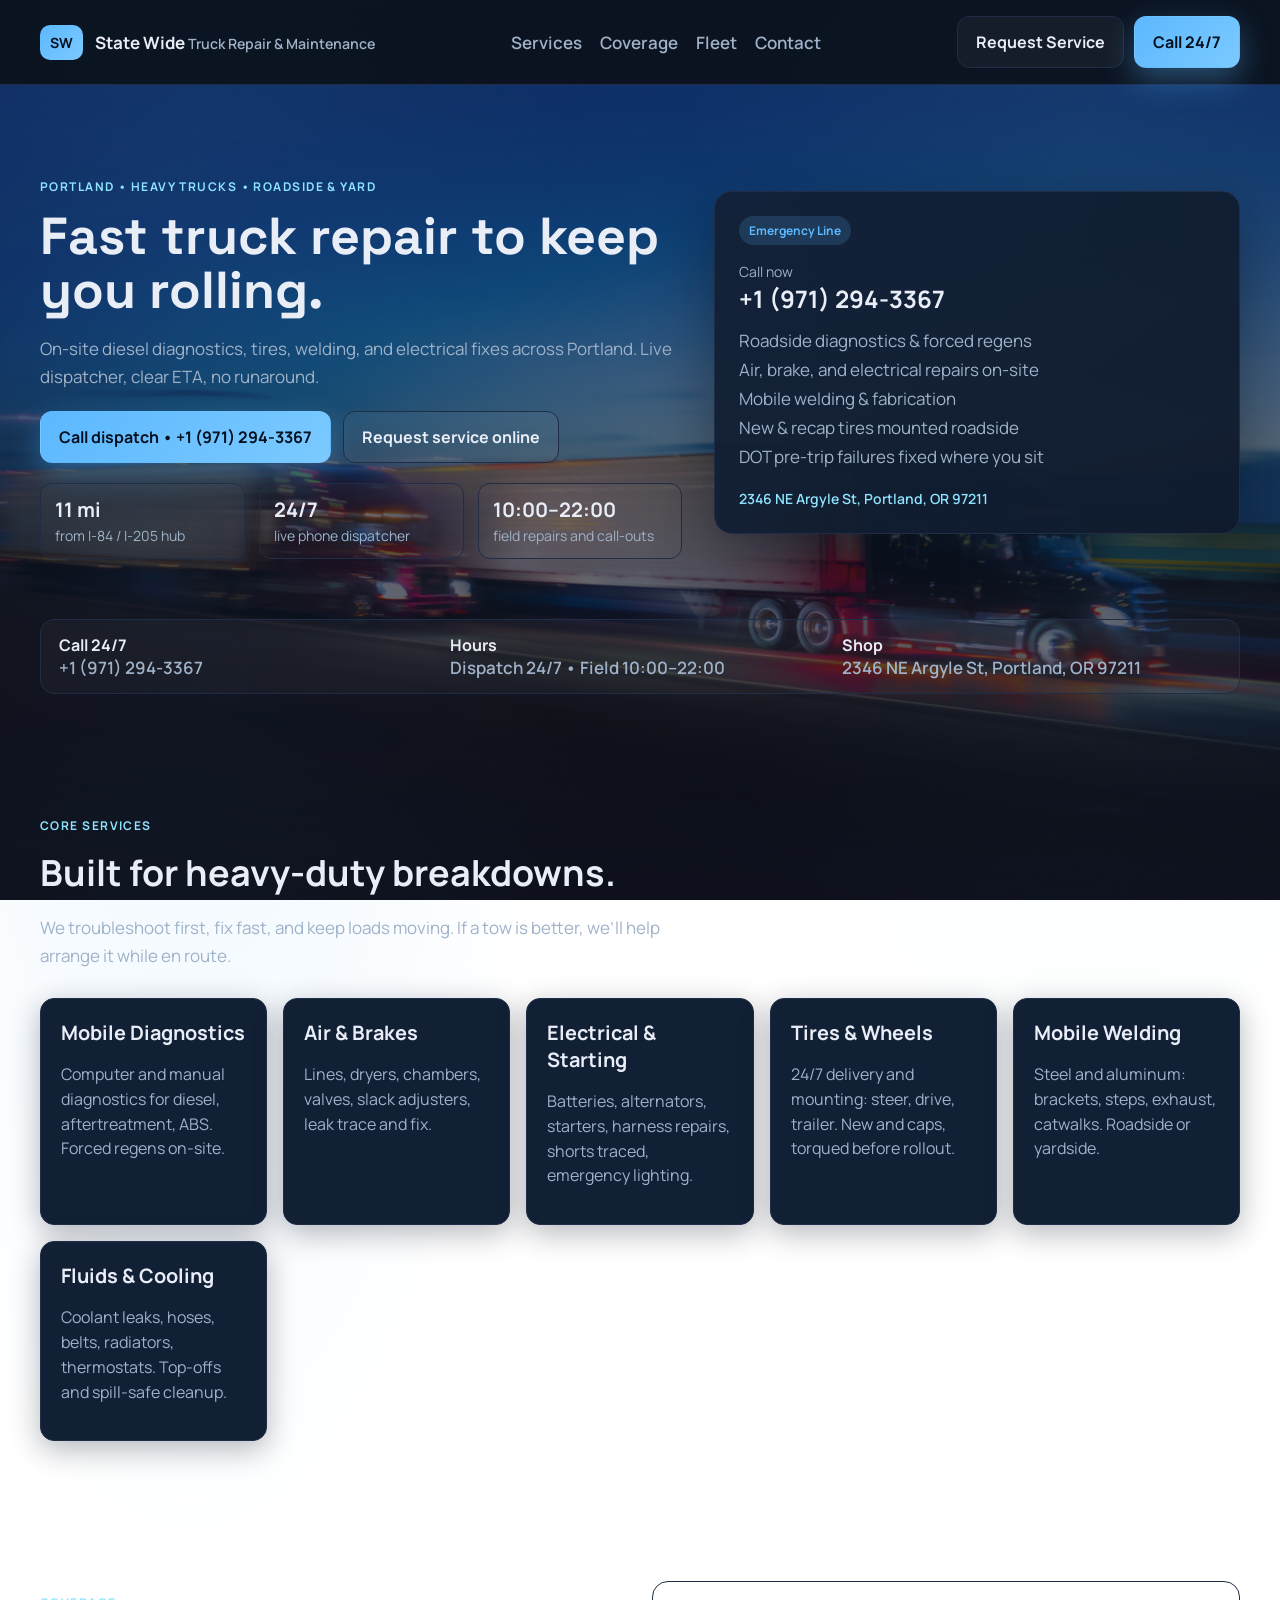
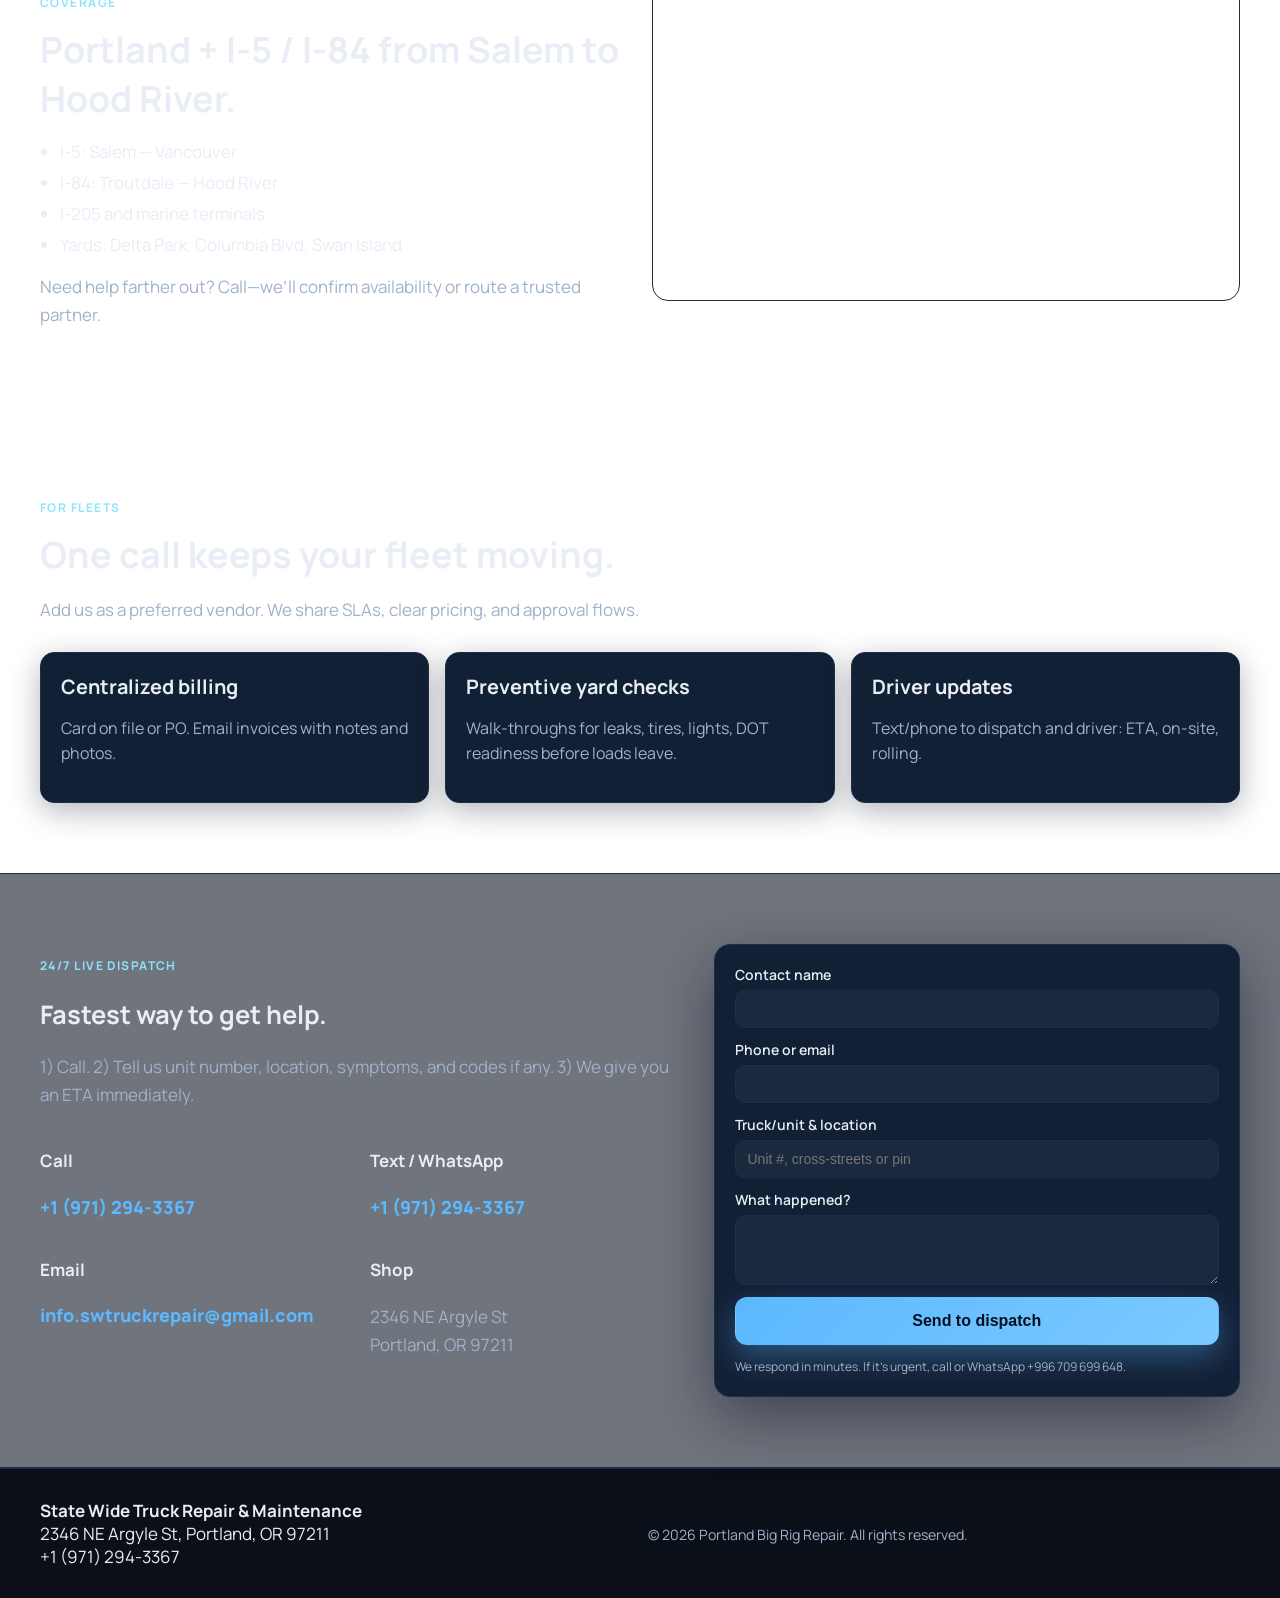
==== commit 5afb6363: "Add files via upload" ====
--- a/Portland/index.html
+++ b/Portland/index.html
@@ -38,13 +38,13 @@
         <h1>Fast truck repair to keep you rolling.</h1>
         <p class="lede">On‑site diesel diagnostics, tires, welding, and electrical fixes across Portland. Live dispatcher, clear ETA, no runaround.</p>
         <div class="actions">
-          <a class="btn solid" href="tel:+19712943367">Call dispatch • +1 (971) 294‑3367</a>
+          <a class="btn solid" href="tel:+19712943367" onclick="window.location.href='tel:+19712943367'; return false;">Call dispatch • +1 (971) 294‑3367</a>
           <a class="btn ghost" href="#contact">Request service online</a>
         </div>
         <div class="trust">
           <div><strong>11 mi</strong><span>from I‑84 / I‑205 hub</span></div>
           <div><strong>24/7</strong><span>live phone dispatcher</span></div>
-          <div><strong>8:00–22:00</strong><span>field repairs and call‑outs</span></div>
+          <div><strong>10:00–22:00</strong><span>field repairs and call‑outs</span></div>
         </div>
       </div>
       <div class="hero-card">
@@ -71,7 +71,7 @@
       </div>
       <div>
         <strong>Hours</strong>
-        <span>Dispatch 24/7 • Field 8:00–22:00</span>
+        <span>Dispatch 24/7 • Field 10:00–22:00</span>
       </div>
       <div>
         <strong>Shop</strong>
@@ -164,7 +164,7 @@
           </div>
           <div>
             <h4>Text / WhatsApp</h4>
-            <a class="big-link" href="sms:+19712943367">+1 (971) 294‑3367</a>
+            <a class="big-link" href="https://wa.me/19712943367" target="_blank" rel="noopener">+1 (971) 294‑3367</a>
           </div>
           <div>
             <h4>Email</h4>
@@ -194,7 +194,7 @@
           <textarea name="issue" rows="3" required></textarea>
         </label>
         <button class="btn solid" type="submit">Send to dispatch</button>
-        <p class="form-note">We respond in minutes. For true emergencies, call instead.</p>
+        <p class="form-note">We respond in minutes. If it’s urgent, call or WhatsApp +996 709 699 648.</p>
       </form>
     </section>
   </main>
@@ -205,13 +205,7 @@
       2346 NE Argyle St, Portland, OR 97211<br>
       <a href="tel:+19712943367">+1 (971) 294‑3367</a>
     </div>
-    <div class="footer-links">
-      <a href="#services">Services</a>
-      <a href="#coverage">Coverage</a>
-      <a href="#fleet">Fleet</a>
-      <a href="#contact">Contact</a>
-    </div>
-    <div class="footer-copy">
+        <div class="footer-copy">
       <small>© 2026 Portland Big Rig Repair. All rights reserved.</small>
     </div>
   </footer>
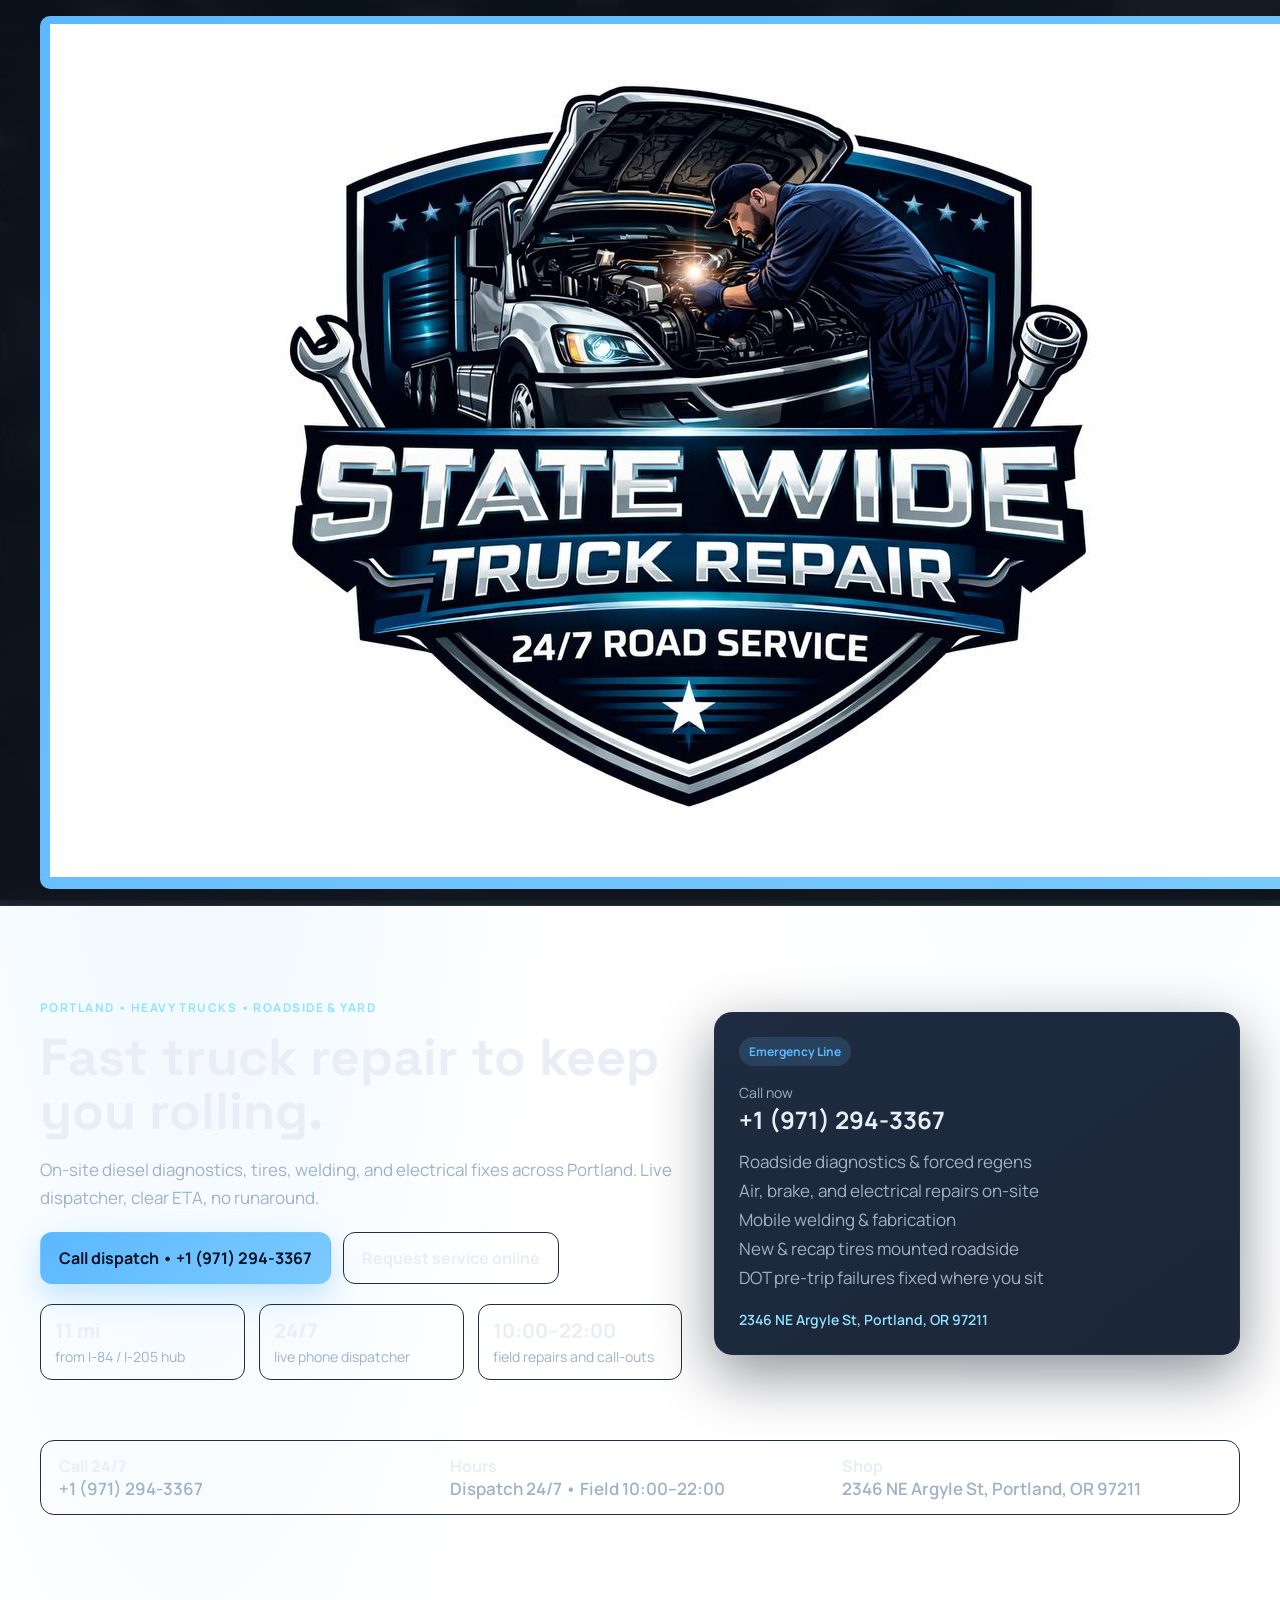
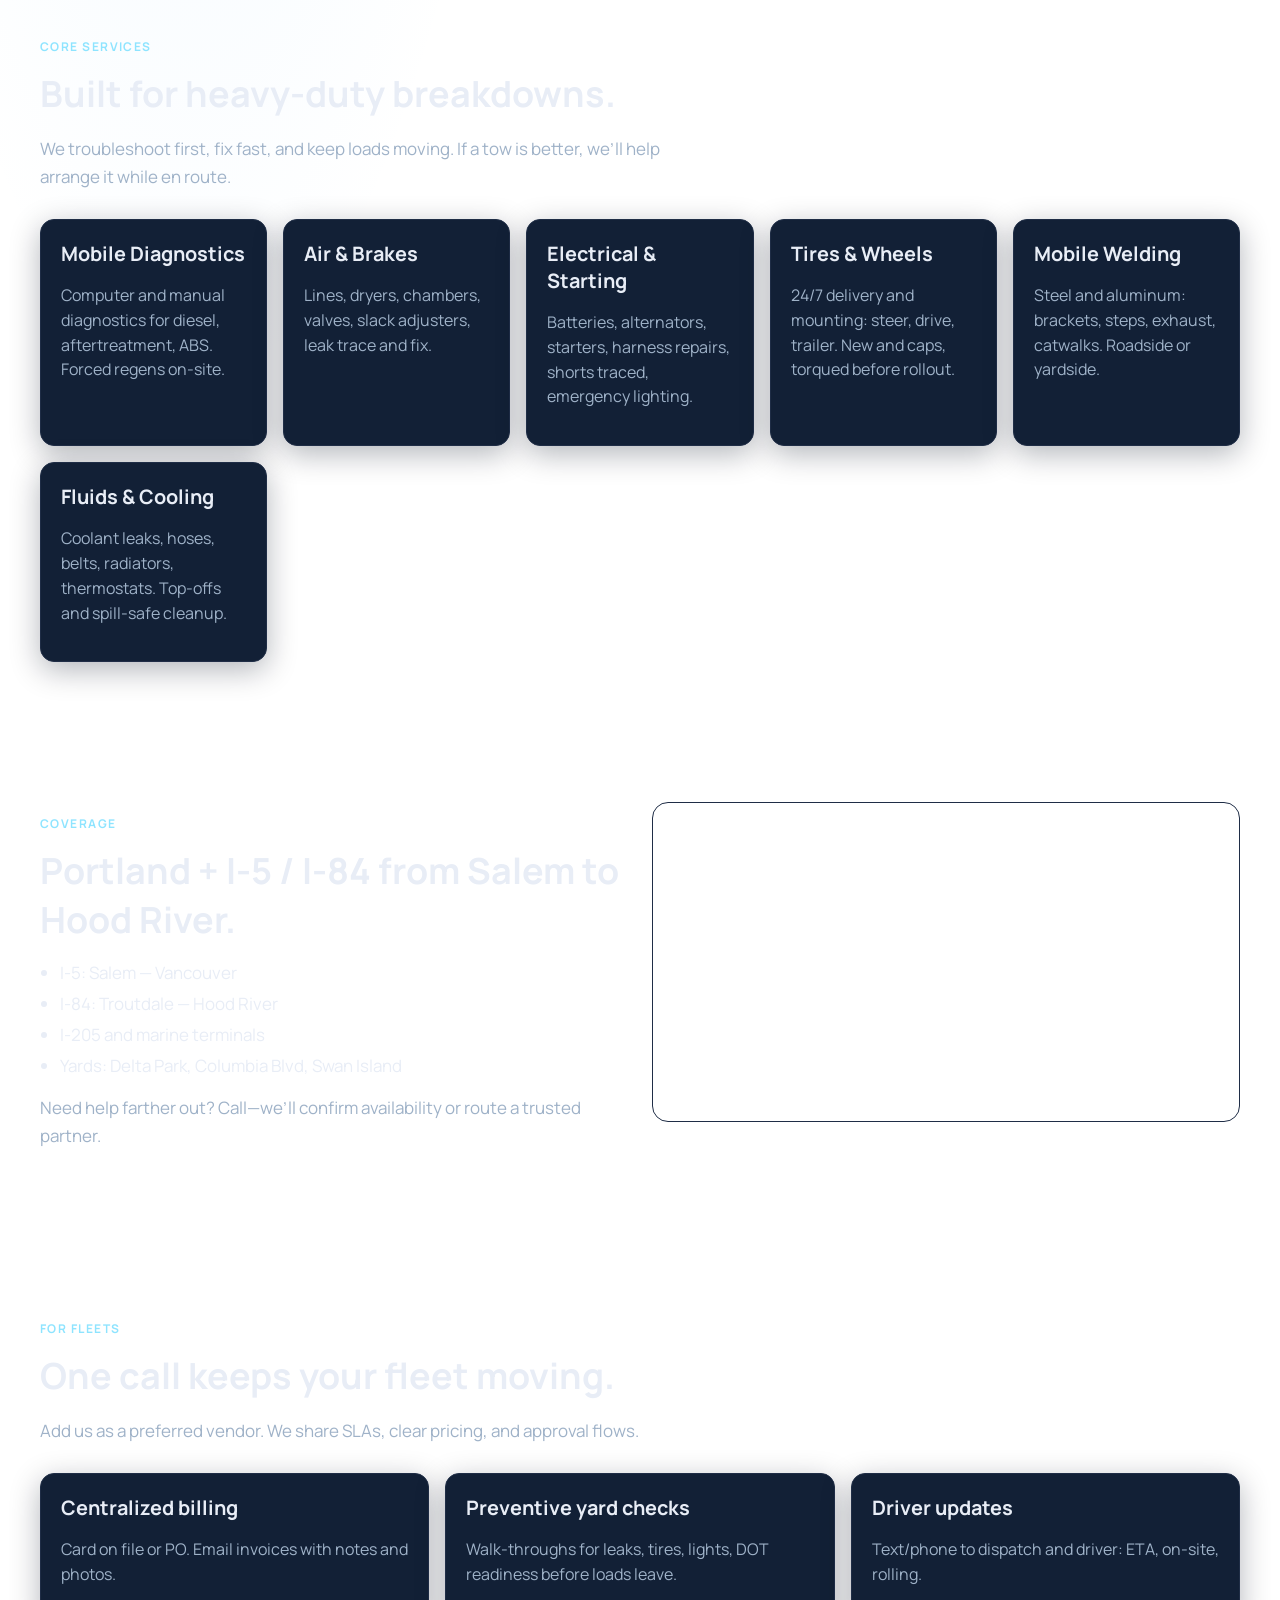
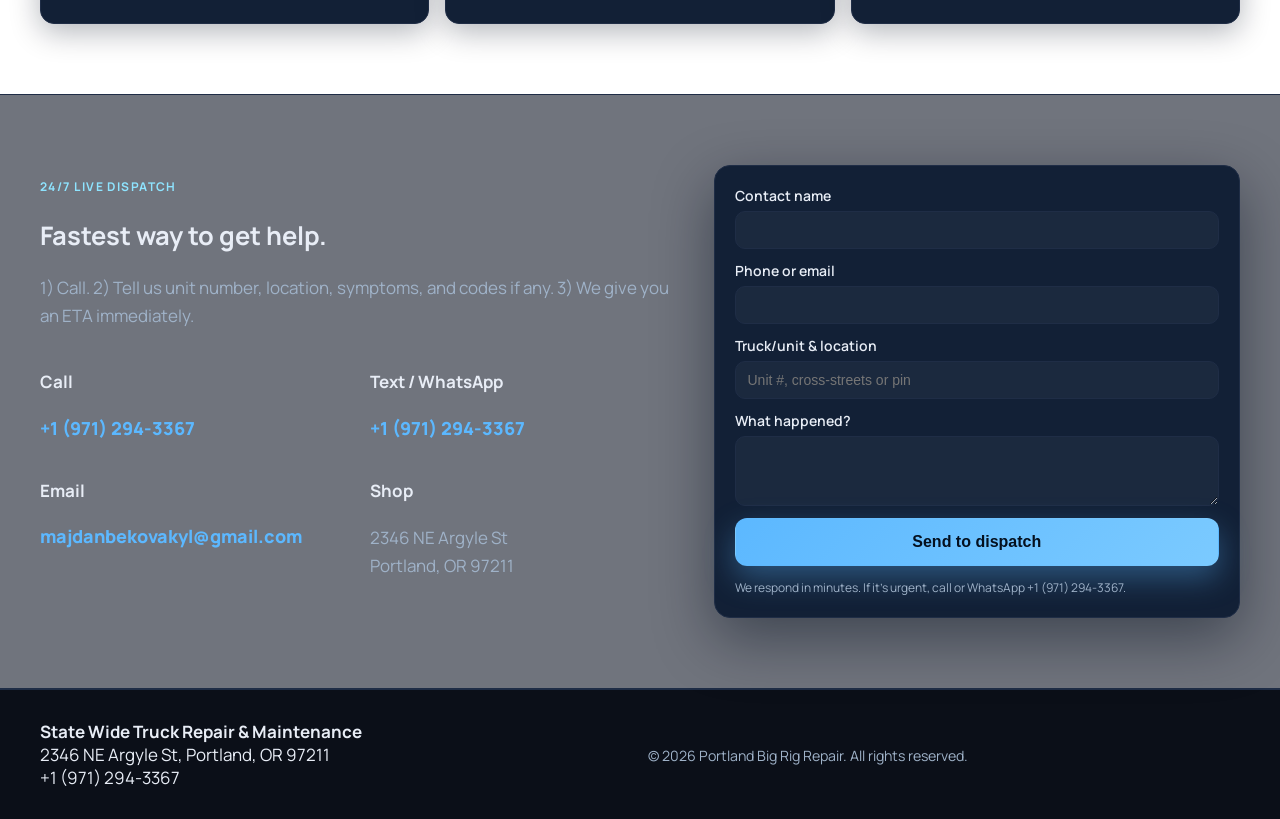
==== commit 59564fec: "Add files via upload" ====
--- a/Portland/index.html
+++ b/Portland/index.html
@@ -13,7 +13,7 @@
 <body>
   <header class="topbar">
     <div class="logo">
-      <span class="logo-mark">SW</span>
+      <span class="logo-mark"><img src="assets/logo.jpg" alt="State Wide Truck Repair logo"></span>
       <div class="logo-text">
         <strong>State Wide</strong>
         <small>Truck Repair & Maintenance</small>
@@ -126,7 +126,7 @@
         <p class="lede">Need help farther out? Call—we’ll confirm availability or route a trusted partner.</p>
       </div>
       <div class="map">
-        <iframe title="Shop location" src="https://www.google.com/maps/embed?pb=!1m18!1m12!1m3!1d2794.757182685421!2d-122.6425!3d45.5845!2m3!1f0!2f0!3f0!3m2!1i1024!2i768!4f13.1!3m3!1m2!1s0x5495a0e6b5a31729%3A0x8b9f5c7eaf8e2b5a!2s2346%20NE%20Argyle%20St%2C%20Portland%2C%20OR%2097211!5e0!3m2!1sen!2sus!4v1700000000000" allowfullscreen="" loading="lazy" referrerpolicy="no-referrer-when-downgrade"></iframe>
+        <iframe title="Shop location" src="https://www.google.com/maps/embed?pb=!1m18!1m12!1m3!1d2794.757182685421!2d-122.6425!3d45.5845!2m3!1f0!2f0!3f0!3m2!1i1024!2i768!4f13.1!3m3!1m2!1s0x5495a0e6b5a31729%3A0x8b9f5c7eaf8e2b5a!2s2346%20NE%20Argyle%20St%2C%20Portland%2C%20OR%2097211!5e0!3m2!1sen!2sus!4v1700000000000&hl=en&language=en&region=US" allowfullscreen="" loading="lazy" referrerpolicy="no-referrer-when-downgrade"></iframe>
       </div>
     </section>
 
@@ -168,7 +168,7 @@
           </div>
           <div>
             <h4>Email</h4>
-            <a class="big-link" href="mailto:info.swtruckrepair@gmail.com">info.swtruckrepair@gmail.com</a>
+            <a class="big-link" href="mailto:majdanbekovakyl@gmail.com">majdanbekovakyl@gmail.com</a>
           </div>
           <div>
             <h4>Shop</h4>
@@ -176,7 +176,7 @@
           </div>
         </div>
       </div>
-      <form class="contact-form" action="https://formspree.io/f/mldegkpo" method="POST">
+      <form class="contact-form" action="https://formspree.io/f/mreownzb" method="POST">
         <label>
           Contact name
           <input name="name" type="text" required>
@@ -194,7 +194,7 @@
           <textarea name="issue" rows="3" required></textarea>
         </label>
         <button class="btn solid" type="submit">Send to dispatch</button>
-        <p class="form-note">We respond in minutes. If it’s urgent, call or WhatsApp +996 709 699 648.</p>
+        <p class="form-note">We respond in minutes. If it’s urgent, call or WhatsApp +1 (971) 294‑3367.</p>
       </form>
     </section>
   </main>
--- a/Portland/styles.css
+++ b/Portland/styles.css
@@ -20,7 +20,7 @@
     linear-gradient(180deg, rgba(11,18,32,0.42), rgba(11,18,32,0.7)),
     radial-gradient(60% 80% at 15% 10%, rgba(94,184,255,0.12), transparent 50%),
     radial-gradient(70% 70% at 85% 5%, rgba(142,228,255,0.10), transparent 45%),
-    url("assets/truck-bg.jpg");
+    url("assets/background.jpg");
   background-size: cover, auto, auto, cover;
   background-repeat: no-repeat;
   background-position: center, 15% 10%, 85% 5%, center;
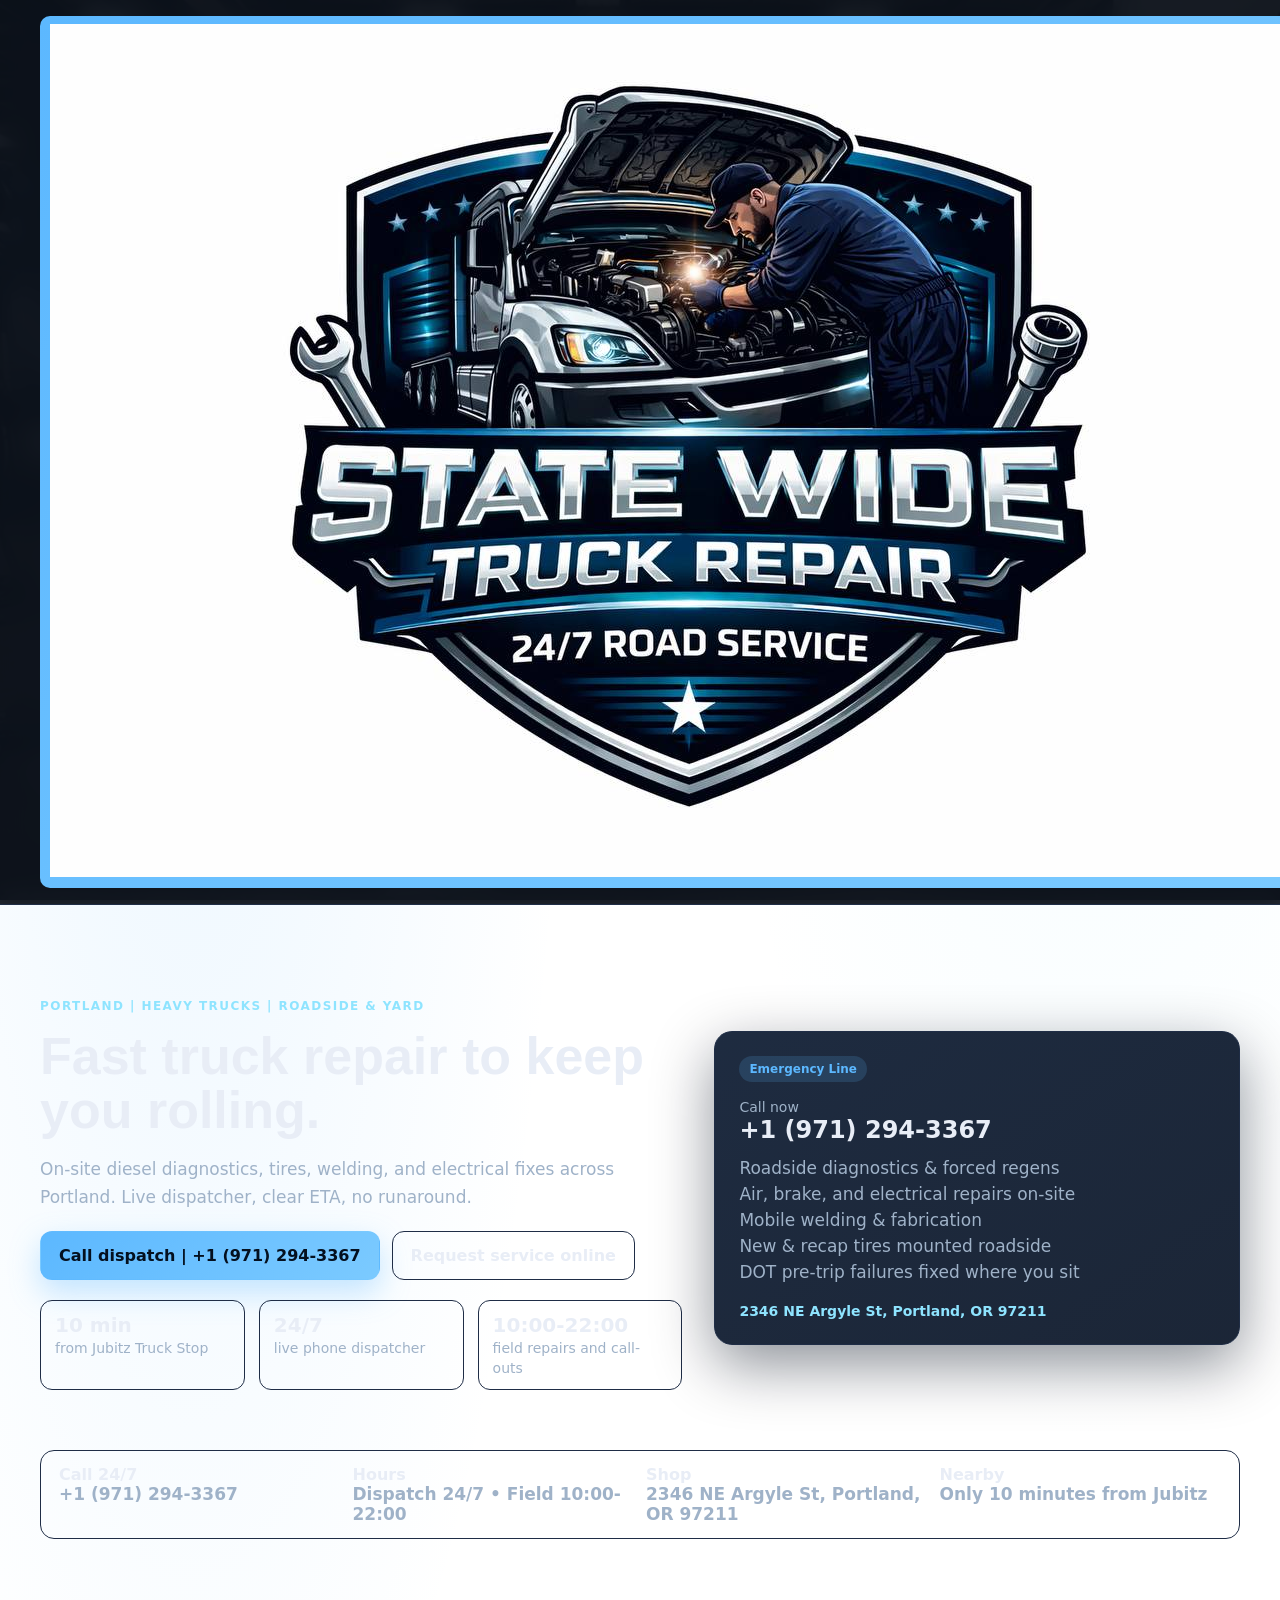
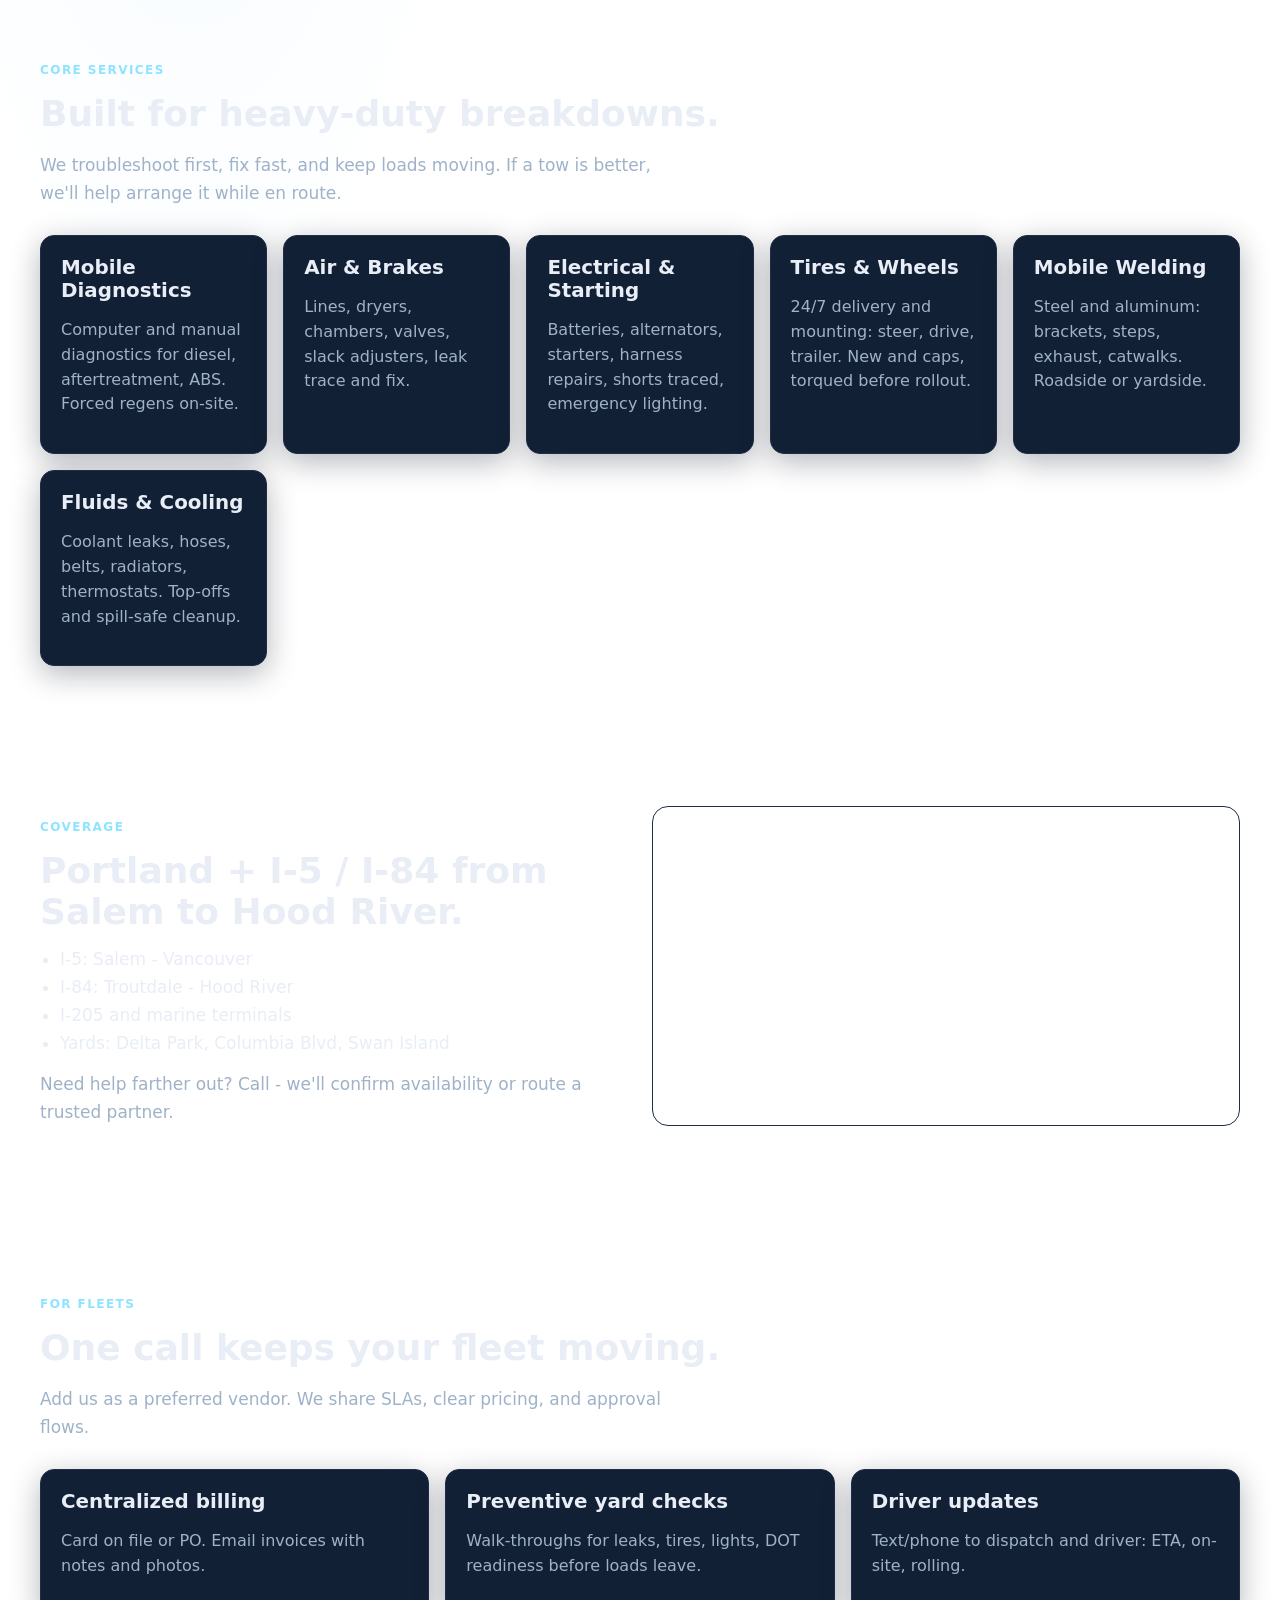
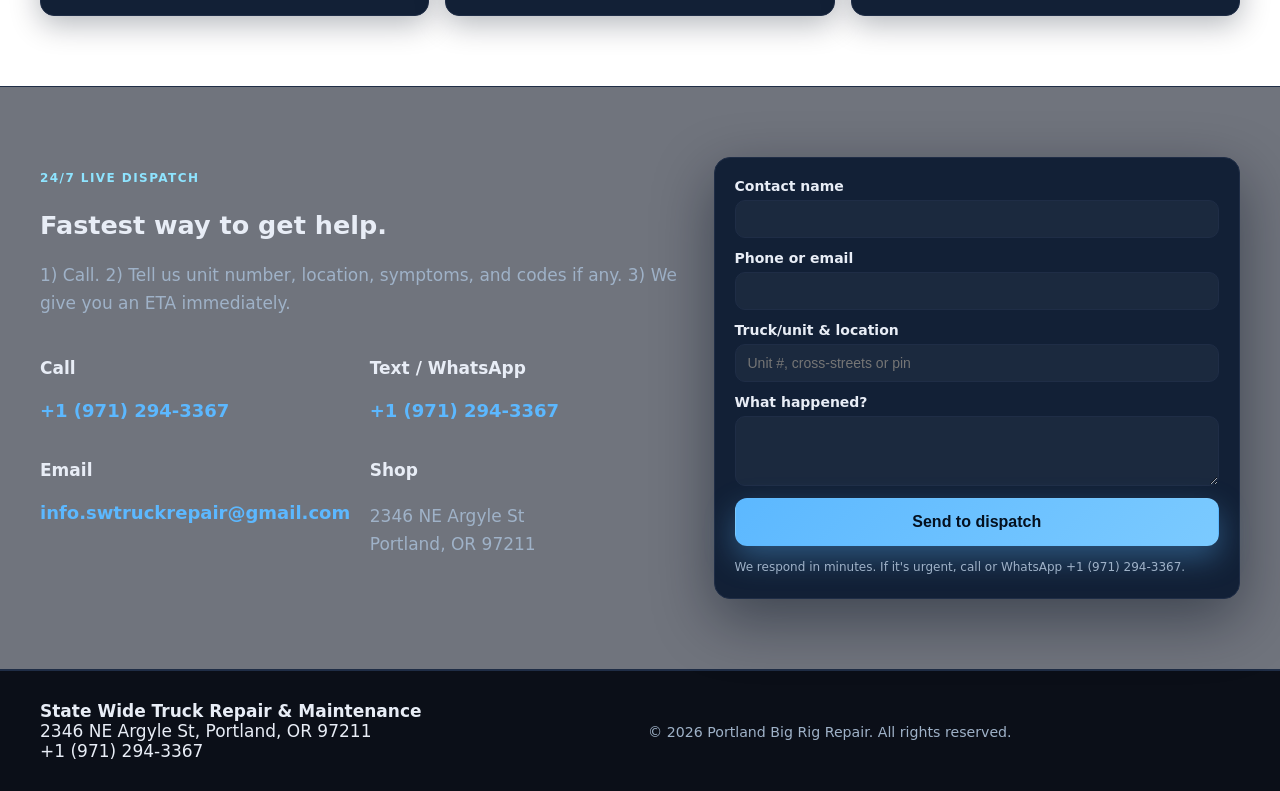
==== commit 8eaee00e: "Add files via upload" ====
--- a/Portland/index.html
+++ b/Portland/index.html
@@ -1,13 +1,13 @@
-<!doctype html>
+﻿<!doctype html>
 <html lang="en">
 <head>
   <meta charset="UTF-8">
   <meta name="viewport" content="width=device-width, initial-scale=1.0">
   <title>State Wide Truck Repair & Maintenance | Portland, OR</title>
-  <meta name="description" content="State Wide Truck Repair & Maintenance — mobile diesel diagnostics, tires, welding, and roadside repairs in Portland, OR. Fast, reliable, honest.">
+  <meta name="description" content="State Wide Truck Repair & Maintenance - mobile diesel diagnostics, tires, welding, and roadside repairs in Portland, OR. Fast, reliable, honest.">
   <link rel="preconnect" href="https://fonts.googleapis.com">
   <link rel="preconnect" href="https://fonts.gstatic.com" crossorigin>
-  <link href="https://fonts.googleapis.com/css2?family=Space+Grotesk:wght@400;500;600;700&family=Manrope:wght@400;500;600&display=swap" rel="stylesheet">
+  <link href="https://fonts.googleapis.com/css2?family=Barlow:wght@400;500;600;700&family=Barlow+Condensed:wght@500;600;700&display=swap" rel="stylesheet">
   <link rel="stylesheet" href="styles.css">
 </head>
 <body>
@@ -27,68 +27,72 @@
     </nav>
     <div class="cta">
       <a class="btn ghost" href="#contact">Request Service</a>
-      <a class="btn solid" href="tel:+19712943367">Call 24/7</a>
+      <a class="btn solid" href="#contact">Call 24/7</a>
     </div>
   </header>
 
   <main>
     <section class="hero">
       <div class="hero-content">
-        <p class="eyebrow">Portland • Heavy trucks • Roadside & yard</p>
+        <p class="eyebrow">Portland | Heavy trucks | Roadside & yard</p>
         <h1>Fast truck repair to keep you rolling.</h1>
-        <p class="lede">On‑site diesel diagnostics, tires, welding, and electrical fixes across Portland. Live dispatcher, clear ETA, no runaround.</p>
+        <p class="lede">On-site diesel diagnostics, tires, welding, and electrical fixes across Portland. Live dispatcher, clear ETA, no runaround.</p>
         <div class="actions">
-          <a class="btn solid" href="tel:+19712943367" onclick="window.location.href='tel:+19712943367'; return false;">Call dispatch • +1 (971) 294‑3367</a>
+          <a class="btn solid" href="tel:+19712943367">Call dispatch | +1 (971) 294-3367</a>
           <a class="btn ghost" href="#contact">Request service online</a>
         </div>
         <div class="trust">
-          <div><strong>11 mi</strong><span>from I‑84 / I‑205 hub</span></div>
+          <div><strong>10 min</strong><span>from Jubitz Truck Stop</span></div>
           <div><strong>24/7</strong><span>live phone dispatcher</span></div>
-          <div><strong>10:00–22:00</strong><span>field repairs and call‑outs</span></div>
+          <div><strong>10:00-22:00</strong><span>field repairs and call-outs</span></div>
         </div>
       </div>
       <div class="hero-card">
         <div class="badge">Emergency Line</div>
         <div class="dial">
           <span>Call now</span>
-          <a href="tel:+19712943367">+1 (971) 294‑3367</a>
+          <a href="tel:+19712943367">+1 (971) 294-3367</a>
         </div>
         <ul class="checklist">
           <li>Roadside diagnostics &amp; forced regens</li>
-          <li>Air, brake, and electrical repairs on‑site</li>
+          <li>Air, brake, and electrical repairs on-site</li>
           <li>Mobile welding &amp; fabrication</li>
           <li>New &amp; recap tires mounted roadside</li>
-          <li>DOT pre‑trip failures fixed where you sit</li>
+          <li>DOT pre-trip failures fixed where you sit</li>
         </ul>
         <a class="small-link" href="https://maps.google.com/?q=2346+NE+Argyle+St,+Portland,+OR+97211" target="_blank" rel="noopener">2346 NE Argyle St, Portland, OR 97211</a>
       </div>
     </section>
 
-    <section class="info-bar">
+        <section class="info-bar">
       <div>
         <strong>Call 24/7</strong>
-        <a href="tel:+19712943367">+1 (971) 294‑3367</a>
+        <a href="tel:+19712943367">+1 (971) 294-3367</a>
       </div>
       <div>
         <strong>Hours</strong>
-        <span>Dispatch 24/7 • Field 10:00–22:00</span>
+        <span>Dispatch 24/7 • Field 10:00-22:00</span>
       </div>
       <div>
         <strong>Shop</strong>
         <span>2346 NE Argyle St, Portland, OR 97211</span>
+      </div>
+      <div>
+        <strong>Nearby</strong>
+        <span>Only 10 minutes from Jubitz</span>
       </div>
     </section>
 
     <section id="services" class="panel">
       <div class="panel-header">
         <p class="eyebrow">Core Services</p>
-        <h2>Built for heavy‑duty breakdowns.</h2>
-        <p class="lede">We troubleshoot first, fix fast, and keep loads moving. If a tow is better, we’ll help arrange it while en route.</p>
+        <h2>Built for heavy-duty breakdowns.</h2>
+        <p class="lede">We troubleshoot first, fix fast, and keep loads moving. If a tow is better, we'll help arrange it while en route.</p>
       </div>
       <div class="grid cards">
         <article class="card">
           <h3>Mobile Diagnostics</h3>
-          <p>Computer and manual diagnostics for diesel, aftertreatment, ABS. Forced regens on‑site.</p>
+          <p>Computer and manual diagnostics for diesel, aftertreatment, ABS. Forced regens on-site.</p>
         </article>
         <article class="card">
           <h3>Air & Brakes</h3>
@@ -108,7 +112,7 @@
         </article>
         <article class="card">
           <h3>Fluids & Cooling</h3>
-          <p>Coolant leaks, hoses, belts, radiators, thermostats. Top‑offs and spill‑safe cleanup.</p>
+          <p>Coolant leaks, hoses, belts, radiators, thermostats. Top-offs and spill-safe cleanup.</p>
         </article>
       </div>
     </section>
@@ -116,17 +120,17 @@
     <section id="coverage" class="panel split">
       <div>
         <p class="eyebrow">Coverage</p>
-        <h2>Portland + I‑5 / I‑84 from Salem to Hood River.</h2>
+        <h2>Portland + I-5 / I-84 from Salem to Hood River.</h2>
         <ul class="list">
-          <li>I‑5: Salem — Vancouver</li>
-          <li>I‑84: Troutdale — Hood River</li>
-          <li>I‑205 and marine terminals</li>
+          <li>I-5: Salem - Vancouver</li>
+          <li>I-84: Troutdale - Hood River</li>
+          <li>I-205 and marine terminals</li>
           <li>Yards: Delta Park, Columbia Blvd, Swan Island</li>
         </ul>
-        <p class="lede">Need help farther out? Call—we’ll confirm availability or route a trusted partner.</p>
+        <p class="lede">Need help farther out? Call - we'll confirm availability or route a trusted partner.</p>
       </div>
       <div class="map">
-        <iframe title="Shop location" src="https://www.google.com/maps/embed?pb=!1m18!1m12!1m3!1d2794.757182685421!2d-122.6425!3d45.5845!2m3!1f0!2f0!3f0!3m2!1i1024!2i768!4f13.1!3m3!1m2!1s0x5495a0e6b5a31729%3A0x8b9f5c7eaf8e2b5a!2s2346%20NE%20Argyle%20St%2C%20Portland%2C%20OR%2097211!5e0!3m2!1sen!2sus!4v1700000000000&hl=en&language=en&region=US" allowfullscreen="" loading="lazy" referrerpolicy="no-referrer-when-downgrade"></iframe>
+        <iframe title="Shop location" src="https://www.google.com/maps?q=24%2F7%20Repair%20and%20Road%20Service%202346%20NE%20Argyle%20St%20Portland%20OR%2097211&output=embed&hl=en&region=US" allowfullscreen="" loading="lazy" referrerpolicy="no-referrer-when-downgrade"></iframe>
       </div>
     </section>
 
@@ -143,11 +147,11 @@
         </article>
         <article class="card">
           <h3>Preventive yard checks</h3>
-          <p>Walk‑throughs for leaks, tires, lights, DOT readiness before loads leave.</p>
+          <p>Walk-throughs for leaks, tires, lights, DOT readiness before loads leave.</p>
         </article>
         <article class="card">
           <h3>Driver updates</h3>
-          <p>Text/phone to dispatch and driver: ETA, on‑site, rolling.</p>
+          <p>Text/phone to dispatch and driver: ETA, on-site, rolling.</p>
         </article>
       </div>
     </section>
@@ -160,15 +164,15 @@
         <div class="contact-grid">
           <div>
             <h4>Call</h4>
-            <a class="big-link" href="tel:+19712943367">+1 (971) 294‑3367</a>
+            <a class="big-link" href="tel:+19712943367">+1 (971) 294-3367</a>
           </div>
           <div>
             <h4>Text / WhatsApp</h4>
-            <a class="big-link" href="https://wa.me/19712943367" target="_blank" rel="noopener">+1 (971) 294‑3367</a>
+            <a class="big-link" href="https://wa.me/19712943367" target="_blank" rel="noopener">+1 (971) 294-3367</a>
           </div>
           <div>
             <h4>Email</h4>
-            <a class="big-link" href="mailto:majdanbekovakyl@gmail.com">majdanbekovakyl@gmail.com</a>
+            <a class="big-link" href="mailto:info.swtruckrepair@gmail.com">info.swtruckrepair@gmail.com</a>
           </div>
           <div>
             <h4>Shop</h4>
@@ -176,7 +180,7 @@
           </div>
         </div>
       </div>
-      <form class="contact-form" action="https://formspree.io/f/mreownzb" method="POST">
+      <form class="contact-form" action="https://formspree.io/f/mjgjlden" method="POST">
         <label>
           Contact name
           <input name="name" type="text" required>
@@ -194,7 +198,7 @@
           <textarea name="issue" rows="3" required></textarea>
         </label>
         <button class="btn solid" type="submit">Send to dispatch</button>
-        <p class="form-note">We respond in minutes. If it’s urgent, call or WhatsApp +1 (971) 294‑3367.</p>
+        <p class="form-note">We respond in minutes. If it's urgent, call or WhatsApp +1 (971) 294-3367.</p>
       </form>
     </section>
   </main>
@@ -203,13 +207,14 @@
     <div>
       <strong>State Wide Truck Repair &amp; Maintenance</strong><br>
       2346 NE Argyle St, Portland, OR 97211<br>
-      <a href="tel:+19712943367">+1 (971) 294‑3367</a>
+      <a href="tel:+19712943367">+1 (971) 294-3367</a>
     </div>
         <div class="footer-copy">
-      <small>© 2026 Portland Big Rig Repair. All rights reserved.</small>
+      <small>&copy; 2026 Portland Big Rig Repair. All rights reserved.</small>
     </div>
   </footer>
 
   <script src="script.js" defer></script>
 </body>
 </html>
+
